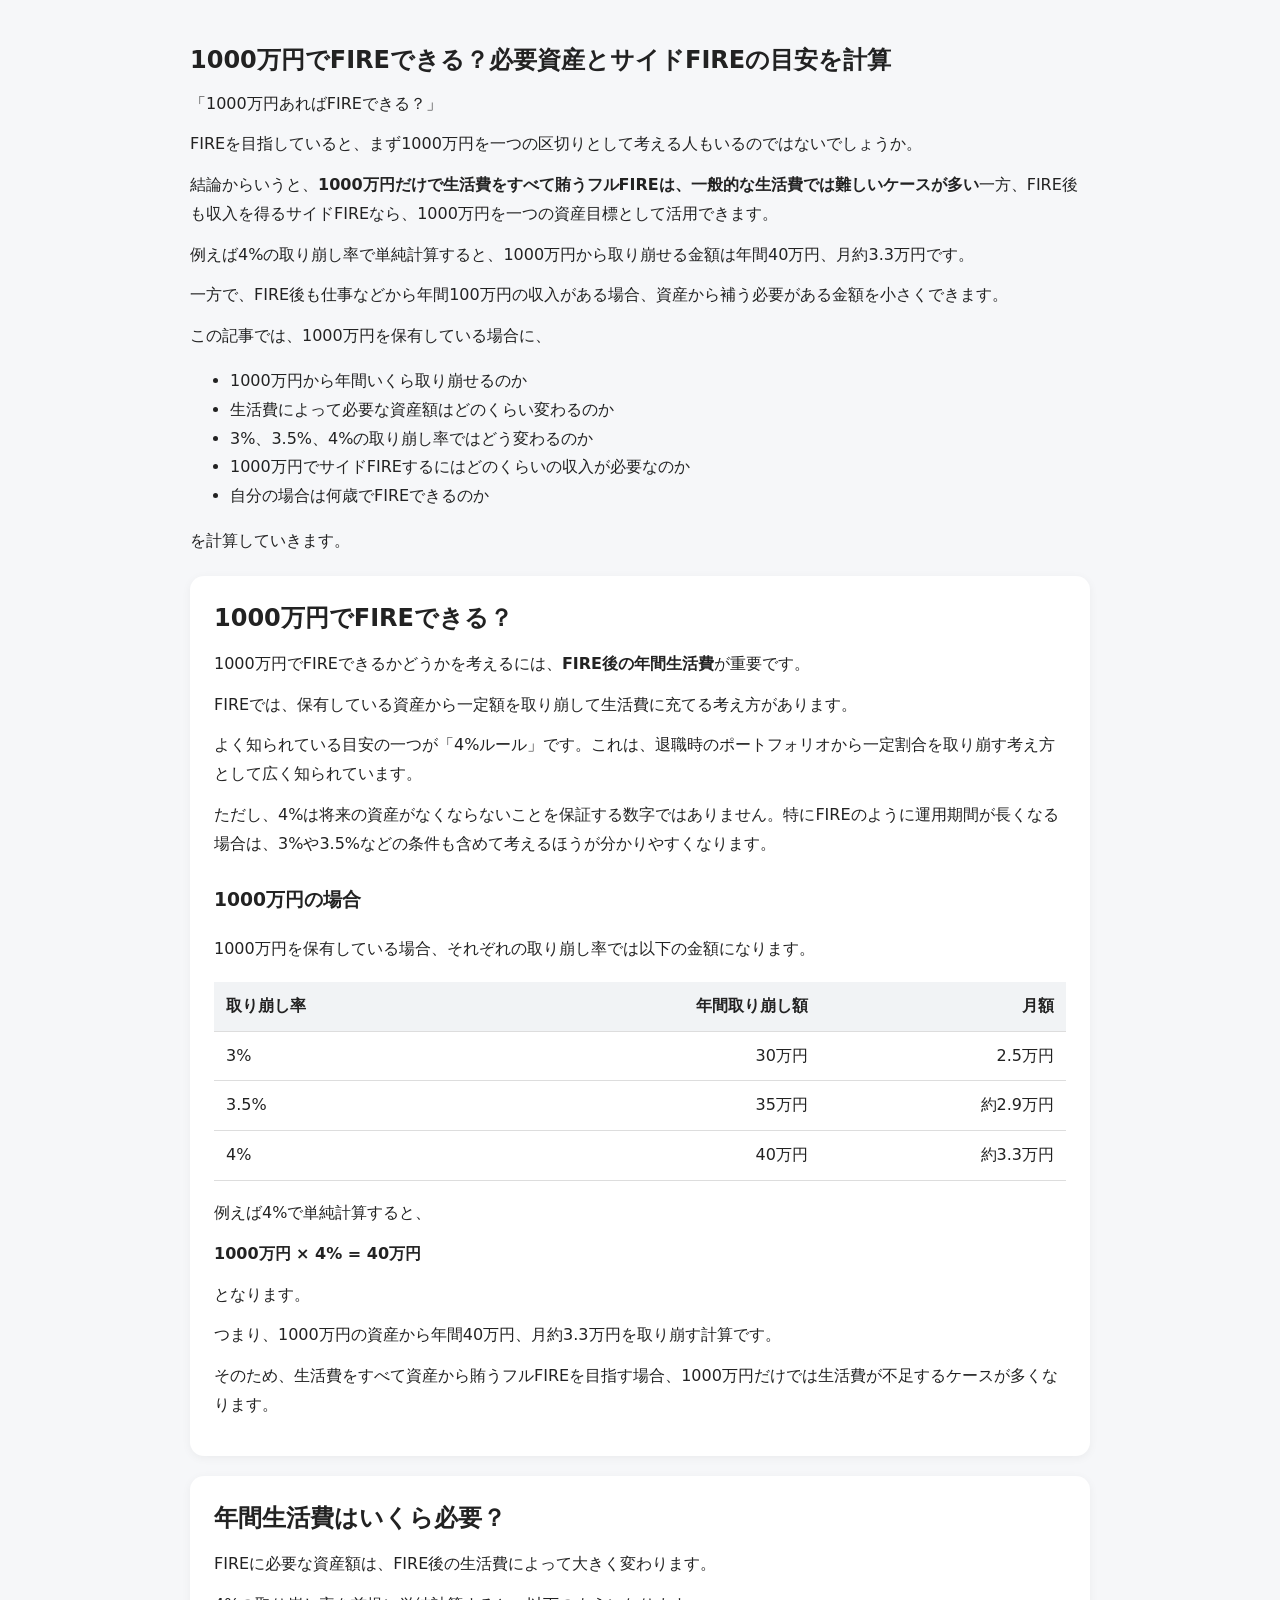
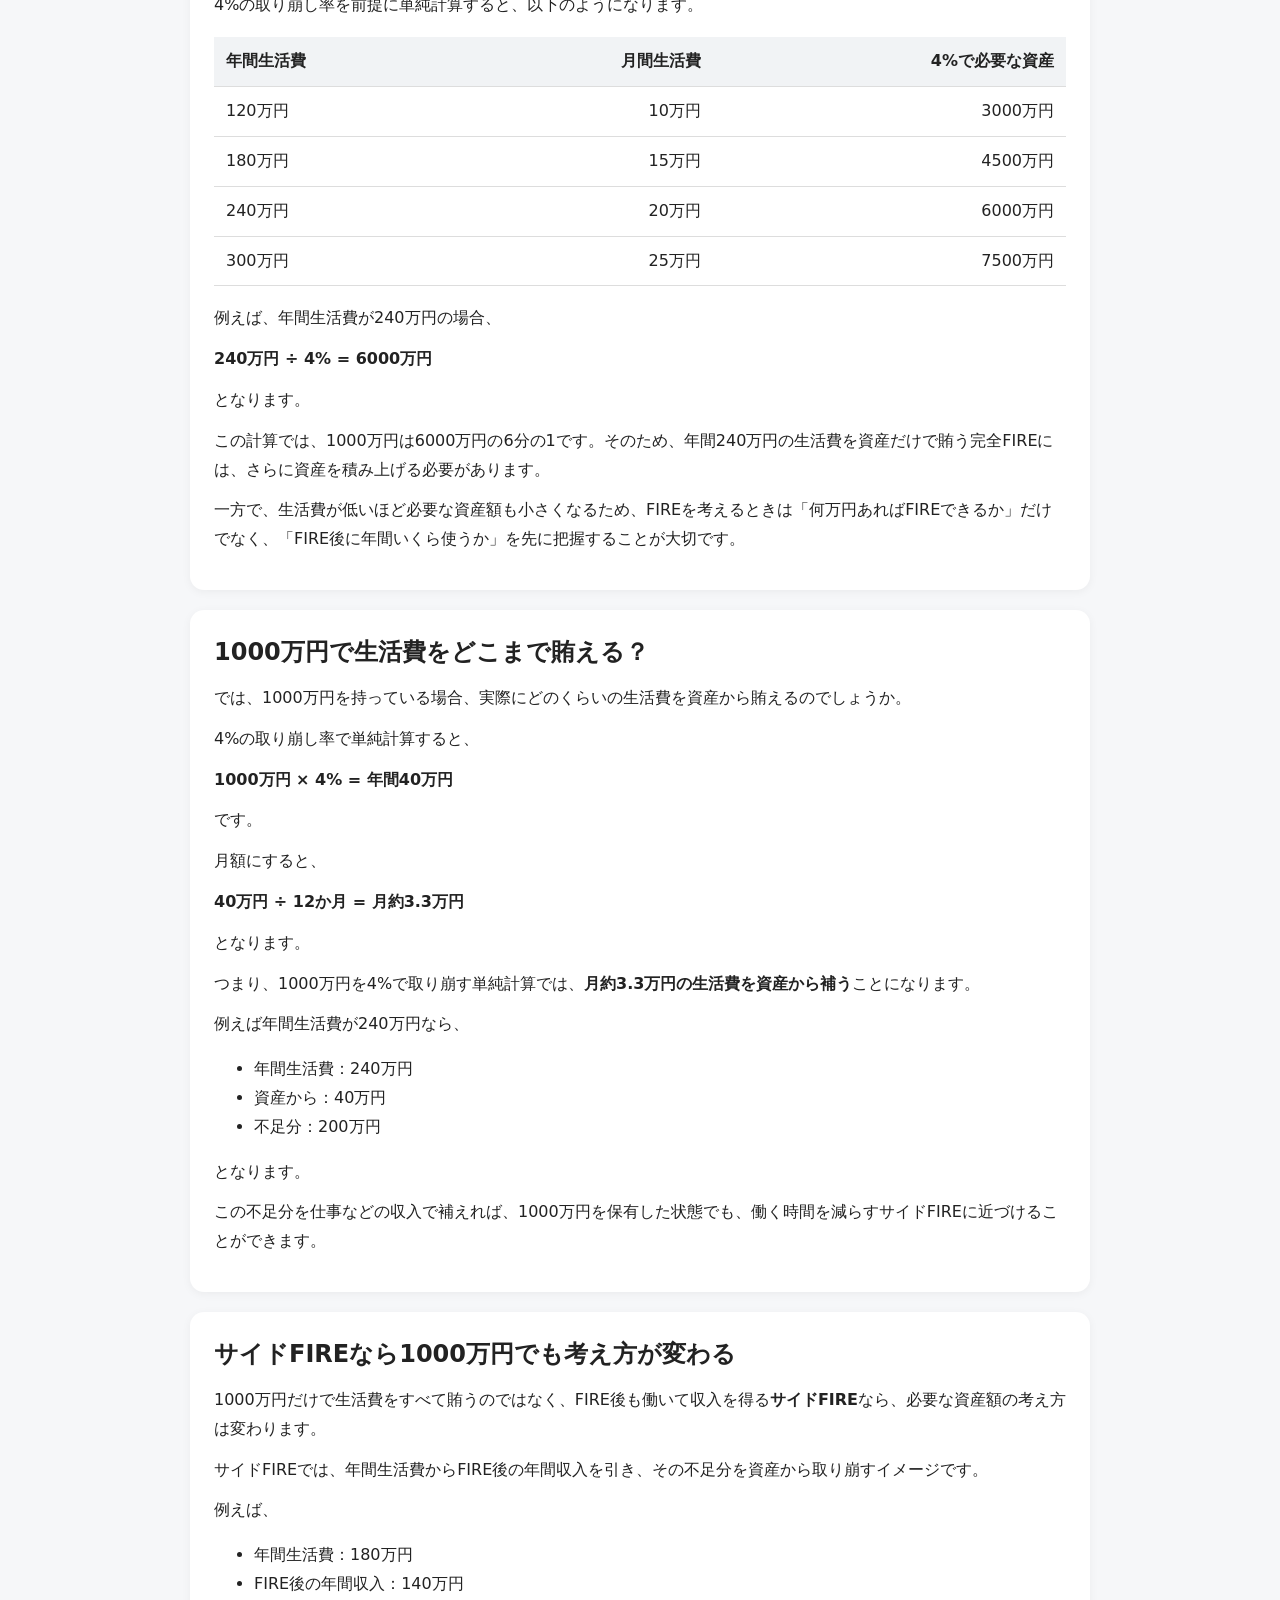
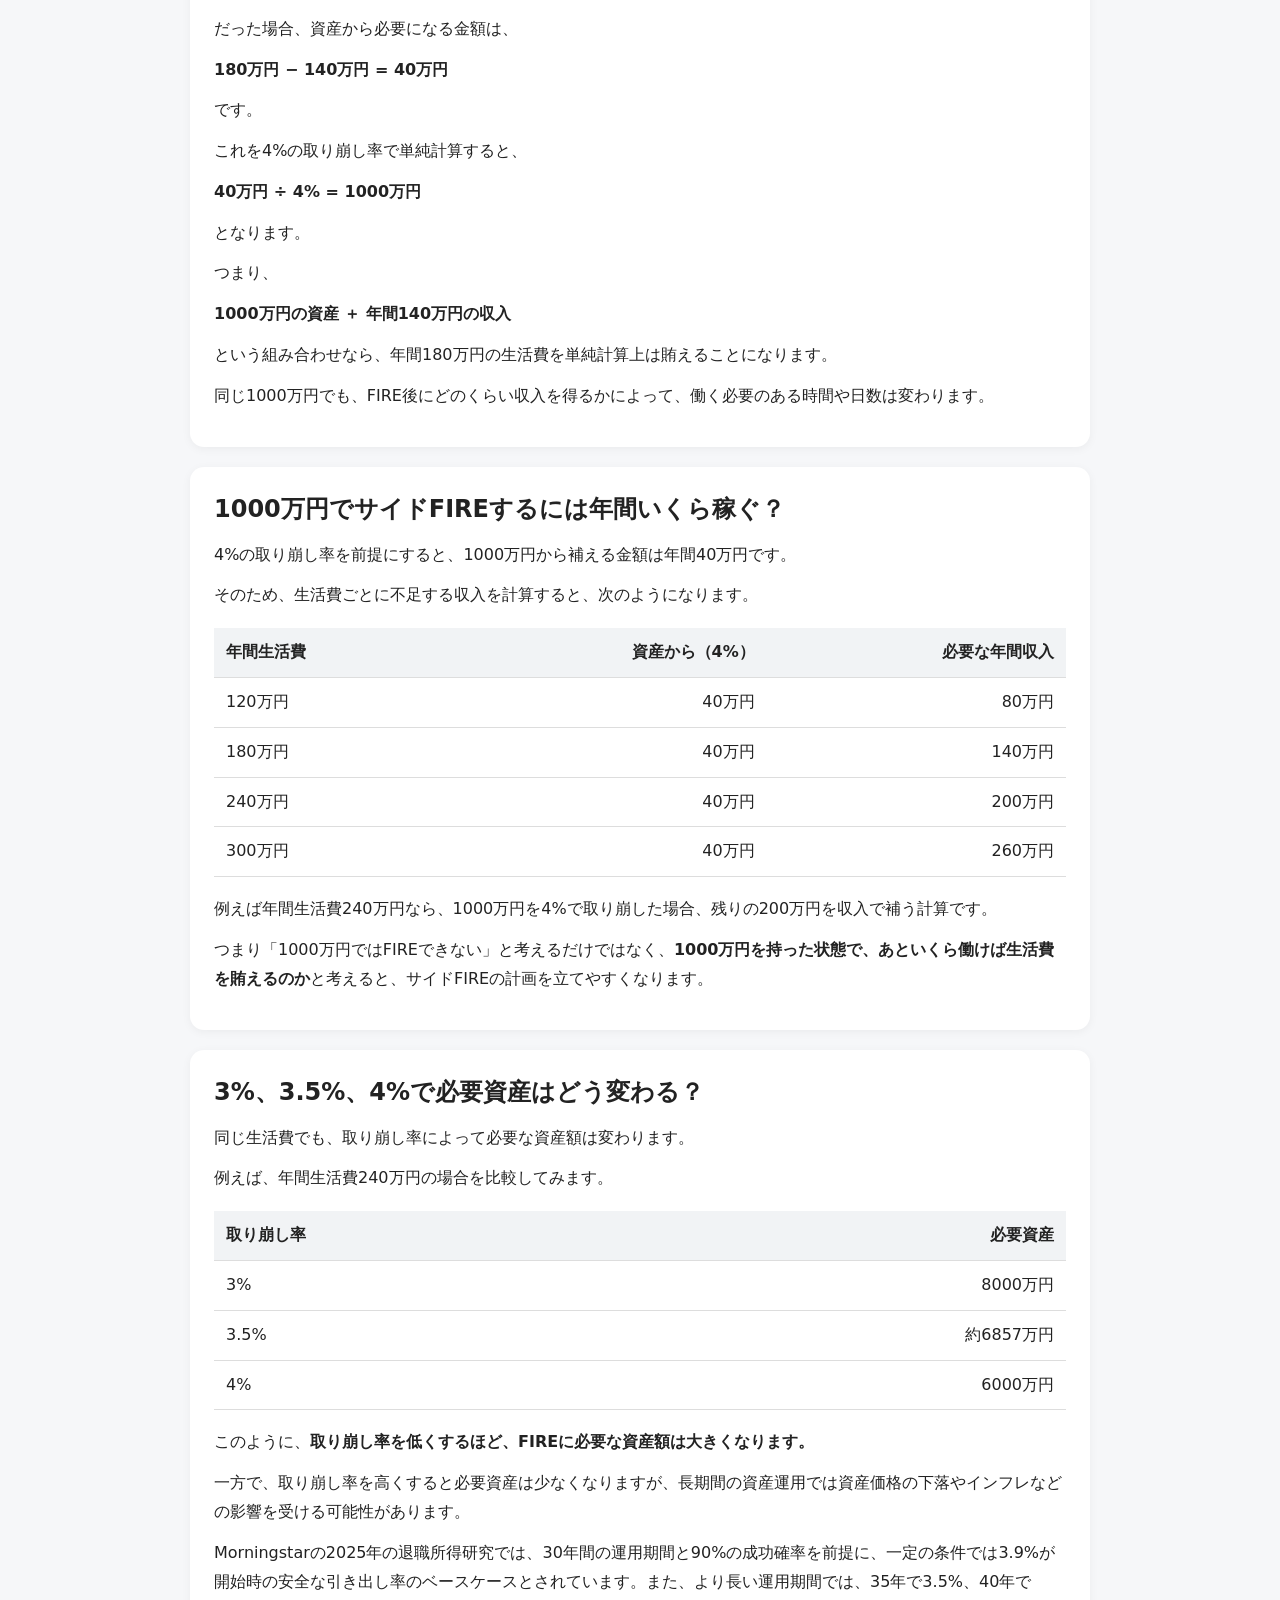
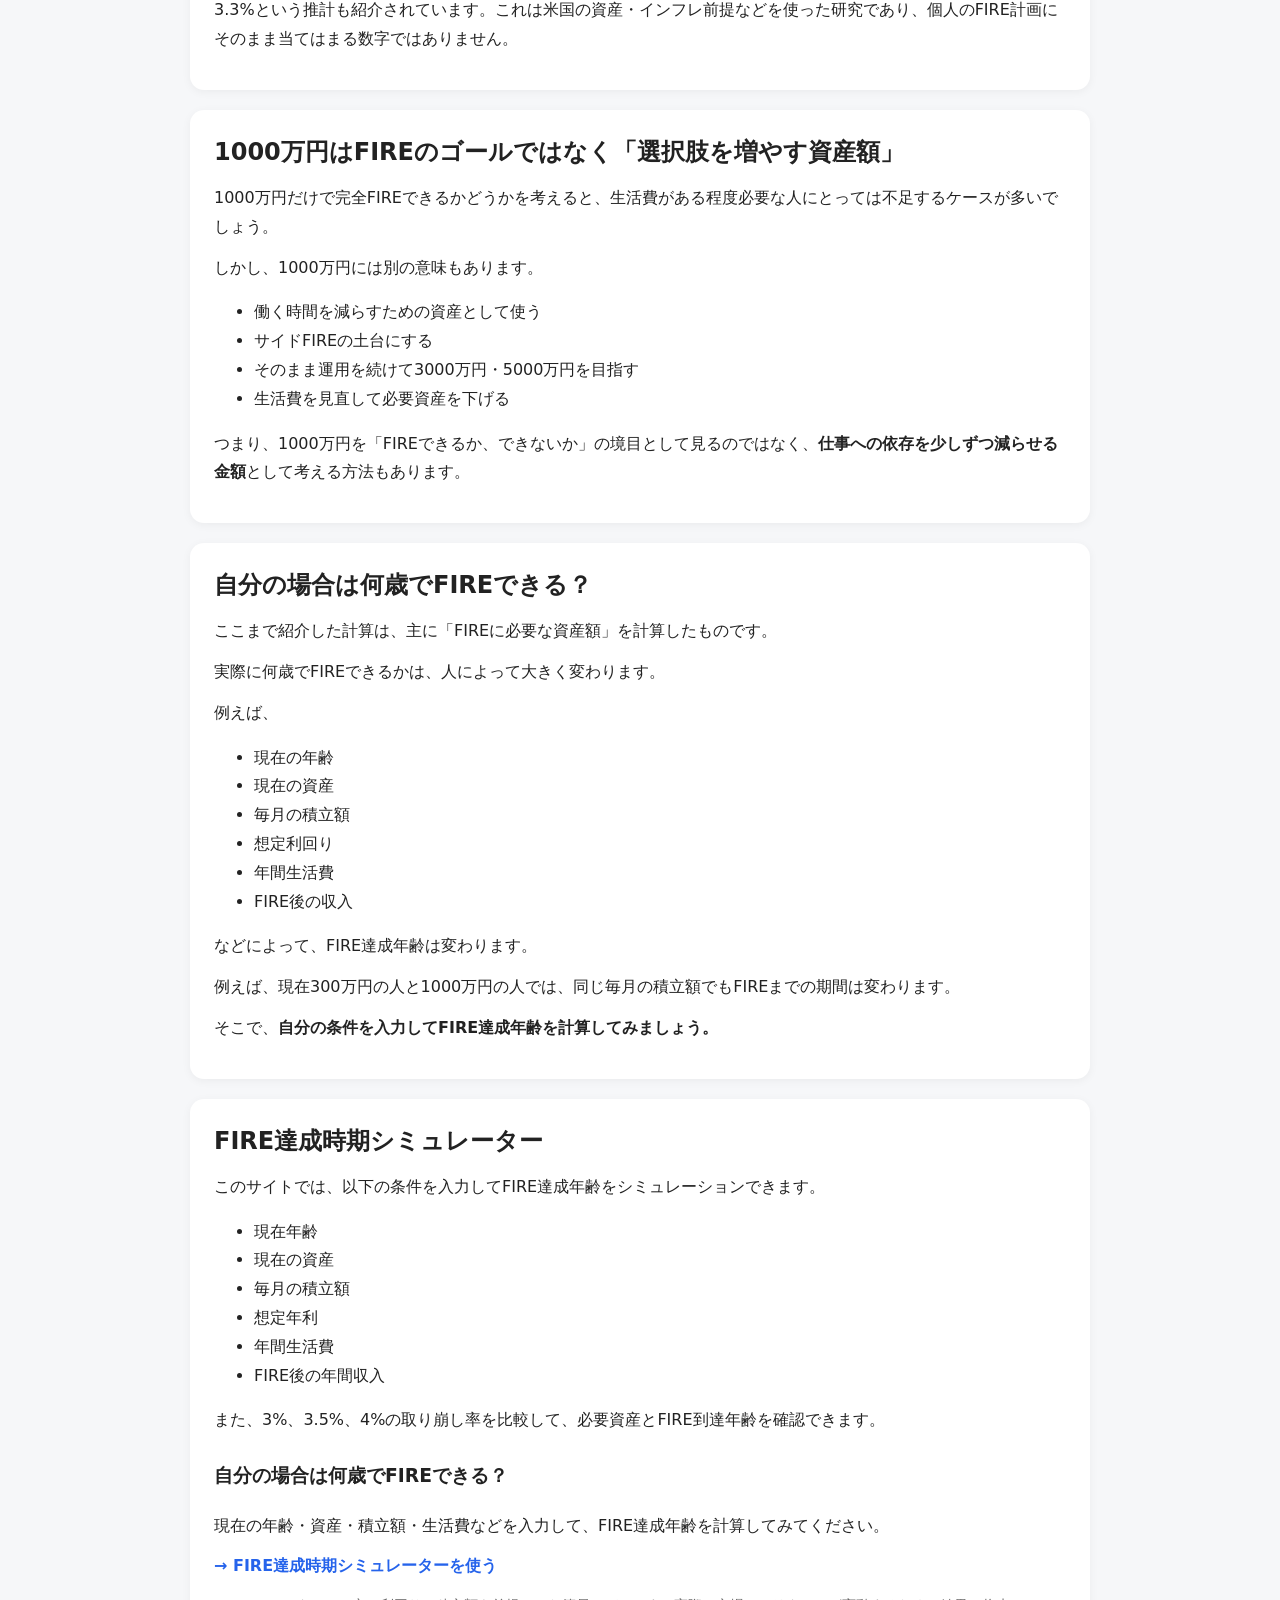
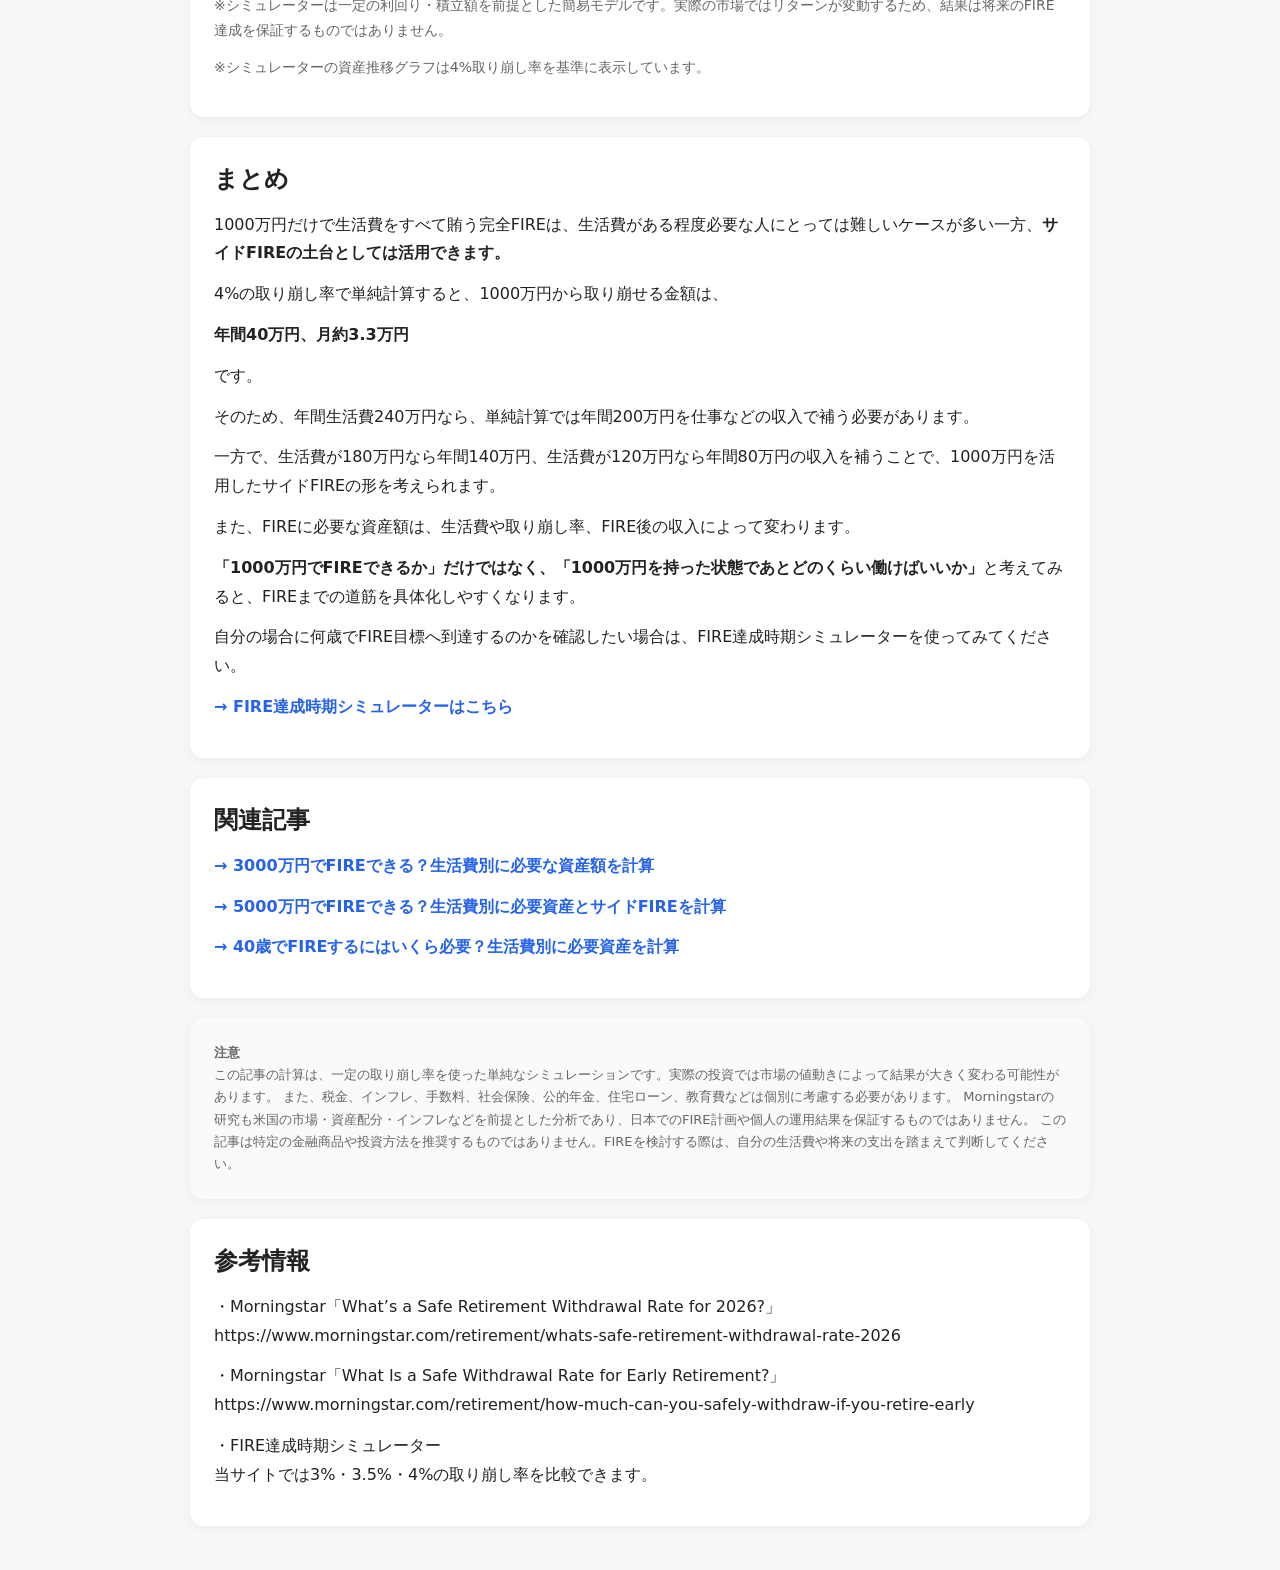
==== articles/fire-1000man/index.html @ 258d1efd "「1000万円でFIREできる？」の記事作成" ====
<!DOCTYPE html>
<html lang="ja">
<head>
<meta charset="utf-8">
<meta name="viewport" content="width=device-width,initial-scale=1">
<title>1000万円でFIREできる？必要資産とサイドFIREの目安を計算</title>
<meta name="description" content="1000万円でFIREできるのかを、生活費・3%、3.5%、4%の取り崩し率・サイドFIREのケースから計算。自分のFIRE達成年齢もシミュレーターで確認できます。">
<link rel="canonical" href="https://fire-life.github.io/articles/fire-1000man/">
<link rel="stylesheet" href="../../css/style.css">

<!-- Google tag (gtag.js) -->
<script async src="https://www.googletagmanager.com/gtag/js?id=G-NG20VCZBQ1"></script>
<script>
  window.dataLayer = window.dataLayer || [];
  function gtag(){dataLayer.push(arguments);}
  gtag('js', new Date());
  gtag('config', 'G-NG20VCZBQ1');
</script>

<!-- Clarity -->
<script>
  (function(c,l,a,r,i,t,y){
    c[a]=c[a]||function(){
      (c[a].q=c[a].q||[]).push(arguments)
    };
    t=l.createElement(r);
    t.async=1;
    t.src="https://www.clarity.ms/tag/"+i;
    y=l.getElementsByTagName(r)[0];
    y.parentNode.insertBefore(t,y);
  })(window, document, "clarity", "script", "yljt2ghzxx");
</script>

<!-- Article structured data -->
<script type="application/ld+json">
{
  "@context": "https://schema.org",
  "@type": "BlogPosting",
  "headline": "1000万円でFIREできる？必要資産とサイドFIREの目安を計算",
  "description": "1000万円でFIREできるのかを、年間生活費・取り崩し率・サイドFIREのケースから計算します。",
  "datePublished": "2026-09-22",
  "dateModified": "2026-09-22",
  "mainEntityOfPage": {
    "@type": "WebPage",
    "@id": "https://fire-life.github.io/articles/fire-1000man/"
  },
  "publisher": {
    "@type": "Organization",
    "name": "FIRE達成時期シミュレーター",
    "url": "https://fire-life.github.io/"
  }
}
</script>
</head>

<body>

<article class="article">

<div class="article-lead">
<h1>1000万円でFIREできる？必要資産とサイドFIREの目安を計算</h1>

<p>「1000万円あればFIREできる？」</p>

<p>FIREを目指していると、まず1000万円を一つの区切りとして考える人もいるのではないでしょうか。</p>

<p class="key-point">結論からいうと、<strong>1000万円だけで生活費をすべて賄うフルFIREは、一般的な生活費では難しいケースが多い</strong>一方、FIRE後も収入を得るサイドFIREなら、1000万円を一つの資産目標として活用できます。</p>

<p>例えば4%の取り崩し率で単純計算すると、1000万円から取り崩せる金額は年間40万円、月約3.3万円です。</p>

<p>一方で、FIRE後も仕事などから年間100万円の収入がある場合、資産から補う必要がある金額を小さくできます。</p>

<p>この記事では、1000万円を保有している場合に、</p>
<ul>
  <li>1000万円から年間いくら取り崩せるのか</li>
  <li>生活費によって必要な資産額はどのくらい変わるのか</li>
  <li>3%、3.5%、4%の取り崩し率ではどう変わるのか</li>
  <li>1000万円でサイドFIREするにはどのくらいの収入が必要なのか</li>
  <li>自分の場合は何歳でFIREできるのか</li>
</ul>
<p>を計算していきます。</p>
</div>

<section class="card article-section">
<h2>1000万円でFIREできる？</h2>

<p>1000万円でFIREできるかどうかを考えるには、<strong>FIRE後の年間生活費</strong>が重要です。</p>

<p>FIREでは、保有している資産から一定額を取り崩して生活費に充てる考え方があります。</p>

<p>よく知られている目安の一つが「4%ルール」です。これは、退職時のポートフォリオから一定割合を取り崩す考え方として広く知られています。</p>

<p>ただし、4%は将来の資産がなくならないことを保証する数字ではありません。特にFIREのように運用期間が長くなる場合は、3%や3.5%などの条件も含めて考えるほうが分かりやすくなります。</p>

<h3>1000万円の場合</h3>

<p>1000万円を保有している場合、それぞれの取り崩し率では以下の金額になります。</p>

<div class="table-wrap">
<table>
<thead>
<tr>
  <th>取り崩し率</th>
  <th>年間取り崩し額</th>
  <th>月額</th>
</tr>
</thead>
<tbody>
<tr>
  <td>3%</td>
  <td>30万円</td>
  <td>2.5万円</td>
</tr>
<tr>
  <td>3.5%</td>
  <td>35万円</td>
  <td>約2.9万円</td>
</tr>
<tr>
  <td>4%</td>
  <td>40万円</td>
  <td>約3.3万円</td>
</tr>
</tbody>
</table>
</div>

<p>例えば4%で単純計算すると、</p>
<p><strong>1000万円 × 4% = 40万円</strong></p>
<p>となります。</p>

<p>つまり、1000万円の資産から年間40万円、月約3.3万円を取り崩す計算です。</p>

<p>そのため、生活費をすべて資産から賄うフルFIREを目指す場合、1000万円だけでは生活費が不足するケースが多くなります。</p>
</section>

<section class="card article-section">
<h2>年間生活費はいくら必要？</h2>

<p>FIREに必要な資産額は、FIRE後の生活費によって大きく変わります。</p>

<p>4%の取り崩し率を前提に単純計算すると、以下のようになります。</p>

<div class="table-wrap">
<table>
<thead>
<tr>
  <th>年間生活費</th>
  <th>月間生活費</th>
  <th>4%で必要な資産</th>
</tr>
</thead>
<tbody>
<tr>
  <td>120万円</td>
  <td>10万円</td>
  <td>3000万円</td>
</tr>
<tr>
  <td>180万円</td>
  <td>15万円</td>
  <td>4500万円</td>
</tr>
<tr>
  <td>240万円</td>
  <td>20万円</td>
  <td>6000万円</td>
</tr>
<tr>
  <td>300万円</td>
  <td>25万円</td>
  <td>7500万円</td>
</tr>
</tbody>
</table>
</div>

<p>例えば、年間生活費が240万円の場合、</p>
<p><strong>240万円 ÷ 4% = 6000万円</strong></p>
<p>となります。</p>

<p>この計算では、1000万円は6000万円の6分の1です。そのため、年間240万円の生活費を資産だけで賄う完全FIREには、さらに資産を積み上げる必要があります。</p>

<p>一方で、生活費が低いほど必要な資産額も小さくなるため、FIREを考えるときは「何万円あればFIREできるか」だけでなく、「FIRE後に年間いくら使うか」を先に把握することが大切です。</p>
</section>

<section class="card article-section">
<h2>1000万円で生活費をどこまで賄える？</h2>

<p>では、1000万円を持っている場合、実際にどのくらいの生活費を資産から賄えるのでしょうか。</p>

<p>4%の取り崩し率で単純計算すると、</p>
<p><strong>1000万円 × 4% = 年間40万円</strong></p>
<p>です。</p>

<p>月額にすると、</p>
<p><strong>40万円 ÷ 12か月 = 月約3.3万円</strong></p>
<p>となります。</p>

<p>つまり、1000万円を4%で取り崩す単純計算では、<strong>月約3.3万円の生活費を資産から補う</strong>ことになります。</p>

<p>例えば年間生活費が240万円なら、</p>
<ul>
  <li>年間生活費：240万円</li>
  <li>資産から：40万円</li>
  <li>不足分：200万円</li>
</ul>

<p>となります。</p>

<p>この不足分を仕事などの収入で補えれば、1000万円を保有した状態でも、働く時間を減らすサイドFIREに近づけることができます。</p>
</section>

<section class="card article-section">
<h2>サイドFIREなら1000万円でも考え方が変わる</h2>

<p>1000万円だけで生活費をすべて賄うのではなく、FIRE後も働いて収入を得る<strong>サイドFIRE</strong>なら、必要な資産額の考え方は変わります。</p>

<p>サイドFIREでは、年間生活費からFIRE後の年間収入を引き、その不足分を資産から取り崩すイメージです。</p>

<p>例えば、</p>
<ul>
  <li>年間生活費：180万円</li>
  <li>FIRE後の年間収入：140万円</li>
</ul>

<p>だった場合、資産から必要になる金額は、</p>
<p><strong>180万円 − 140万円 = 40万円</strong></p>
<p>です。</p>

<p>これを4%の取り崩し率で単純計算すると、</p>
<p><strong>40万円 ÷ 4% = 1000万円</strong></p>
<p>となります。</p>

<p>つまり、</p>
<p><strong>1000万円の資産 ＋ 年間140万円の収入</strong></p>
<p>という組み合わせなら、年間180万円の生活費を単純計算上は賄えることになります。</p>

<p>同じ1000万円でも、FIRE後にどのくらい収入を得るかによって、働く必要のある時間や日数は変わります。</p>
</section>

<section class="card article-section">
<h2>1000万円でサイドFIREするには年間いくら稼ぐ？</h2>

<p>4%の取り崩し率を前提にすると、1000万円から補える金額は年間40万円です。</p>

<p>そのため、生活費ごとに不足する収入を計算すると、次のようになります。</p>

<div class="table-wrap">
<table>
<thead>
<tr>
  <th>年間生活費</th>
  <th>資産から（4%）</th>
  <th>必要な年間収入</th>
</tr>
</thead>
<tbody>
<tr>
  <td>120万円</td>
  <td>40万円</td>
  <td>80万円</td>
</tr>
<tr>
  <td>180万円</td>
  <td>40万円</td>
  <td>140万円</td>
</tr>
<tr>
  <td>240万円</td>
  <td>40万円</td>
  <td>200万円</td>
</tr>
<tr>
  <td>300万円</td>
  <td>40万円</td>
  <td>260万円</td>
</tr>
</tbody>
</table>
</div>

<p>例えば年間生活費240万円なら、1000万円を4%で取り崩した場合、残りの200万円を収入で補う計算です。</p>

<p>つまり「1000万円ではFIREできない」と考えるだけではなく、<strong>1000万円を持った状態で、あといくら働けば生活費を賄えるのか</strong>と考えると、サイドFIREの計画を立てやすくなります。</p>
</section>

<section class="card article-section">
<h2>3%、3.5%、4%で必要資産はどう変わる？</h2>

<p>同じ生活費でも、取り崩し率によって必要な資産額は変わります。</p>

<p>例えば、年間生活費240万円の場合を比較してみます。</p>

<div class="table-wrap">
<table>
<thead>
<tr>
  <th>取り崩し率</th>
  <th>必要資産</th>
</tr>
</thead>
<tbody>
<tr>
  <td>3%</td>
  <td>8000万円</td>
</tr>
<tr>
  <td>3.5%</td>
  <td>約6857万円</td>
</tr>
<tr>
  <td>4%</td>
  <td>6000万円</td>
</tr>
</tbody>
</table>
</div>

<p>このように、<strong>取り崩し率を低くするほど、FIREに必要な資産額は大きくなります。</strong></p>

<p>一方で、取り崩し率を高くすると必要資産は少なくなりますが、長期間の資産運用では資産価格の下落やインフレなどの影響を受ける可能性があります。</p>

<p>Morningstarの2025年の退職所得研究では、30年間の運用期間と90%の成功確率を前提に、一定の条件では3.9%が開始時の安全な引き出し率のベースケースとされています。また、より長い運用期間では、35年で3.5%、40年で3.3%という推計も紹介されています。これは米国の資産・インフレ前提などを使った研究であり、個人のFIRE計画にそのまま当てはまる数字ではありません。</p>
</section>

<section class="card article-section">
<h2>1000万円はFIREのゴールではなく「選択肢を増やす資産額」</h2>

<p>1000万円だけで完全FIREできるかどうかを考えると、生活費がある程度必要な人にとっては不足するケースが多いでしょう。</p>

<p>しかし、1000万円には別の意味もあります。</p>
<ul>
  <li>働く時間を減らすための資産として使う</li>
  <li>サイドFIREの土台にする</li>
  <li>そのまま運用を続けて3000万円・5000万円を目指す</li>
  <li>生活費を見直して必要資産を下げる</li>
</ul>

<p>つまり、1000万円を「FIREできるか、できないか」の境目として見るのではなく、<strong>仕事への依存を少しずつ減らせる金額</strong>として考える方法もあります。</p>
</section>

<section class="card article-section">
<h2>自分の場合は何歳でFIREできる？</h2>

<p>ここまで紹介した計算は、主に「FIREに必要な資産額」を計算したものです。</p>

<p>実際に何歳でFIREできるかは、人によって大きく変わります。</p>

<p>例えば、</p>
<ul>
  <li>現在の年齢</li>
  <li>現在の資産</li>
  <li>毎月の積立額</li>
  <li>想定利回り</li>
  <li>年間生活費</li>
  <li>FIRE後の収入</li>
</ul>

<p>などによって、FIRE達成年齢は変わります。</p>

<p>例えば、現在300万円の人と1000万円の人では、同じ毎月の積立額でもFIREまでの期間は変わります。</p>

<p>そこで、<strong>自分の条件を入力してFIRE達成年齢を計算してみましょう。</strong></p>
</section>

<section class="card article-section">
<h2>FIRE達成時期シミュレーター</h2>

<p>このサイトでは、以下の条件を入力してFIRE達成年齢をシミュレーションできます。</p>

<ul>
  <li>現在年齢</li>
  <li>現在の資産</li>
  <li>毎月の積立額</li>
  <li>想定年利</li>
  <li>年間生活費</li>
  <li>FIRE後の年間収入</li>
</ul>

<p>また、3%、3.5%、4%の取り崩し率を比較して、必要資産とFIRE到達年齢を確認できます。</p>

<div class="cta-card">
<h3>自分の場合は何歳でFIREできる？</h3>
<p>現在の年齢・資産・積立額・生活費などを入力して、FIRE達成年齢を計算してみてください。</p>
<p><a href="../../index.html">→ FIRE達成時期シミュレーターを使う</a></p>
</div>

<p class="note">※シミュレーターは一定の利回り・積立額を前提とした簡易モデルです。実際の市場ではリターンが変動するため、結果は将来のFIRE達成を保証するものではありません。</p>
<p class="note">※シミュレーターの資産推移グラフは4%取り崩し率を基準に表示しています。</p>
</section>

<section class="card article-section">
<h2>まとめ</h2>

<p class="key-point">1000万円だけで生活費をすべて賄う完全FIREは、生活費がある程度必要な人にとっては難しいケースが多い一方、<strong>サイドFIREの土台としては活用できます。</strong></p>

<p>4%の取り崩し率で単純計算すると、1000万円から取り崩せる金額は、</p>
<p><strong>年間40万円、月約3.3万円</strong></p>
<p>です。</p>

<p>そのため、年間生活費240万円なら、単純計算では年間200万円を仕事などの収入で補う必要があります。</p>

<p>一方で、生活費が180万円なら年間140万円、生活費が120万円なら年間80万円の収入を補うことで、1000万円を活用したサイドFIREの形を考えられます。</p>

<p>また、FIREに必要な資産額は、生活費や取り崩し率、FIRE後の収入によって変わります。</p>

<p><strong>「1000万円でFIREできるか」だけではなく、「1000万円を持った状態であとどのくらい働けばいいか」</strong>と考えてみると、FIREまでの道筋を具体化しやすくなります。</p>

<p>自分の場合に何歳でFIRE目標へ到達するのかを確認したい場合は、FIRE達成時期シミュレーターを使ってみてください。</p>
<p><a href="../../index.html">→ FIRE達成時期シミュレーターはこちら</a></p>
</section>

<section class="card article-section">
<h2>関連記事</h2>
<p><a href="../fire-3000man/">→ 3000万円でFIREできる？生活費別に必要な資産額を計算</a></p>
<p><a href="../fire-5000man/">→ 5000万円でFIREできる？生活費別に必要資産とサイドFIREを計算</a></p>
<p><a href="../fire-40/">→ 40歳でFIREするにはいくら必要？生活費別に必要資産を計算</a></p>
</section>

<section class="card warn">
<strong>注意</strong><br>
この記事の計算は、一定の取り崩し率を使った単純なシミュレーションです。実際の投資では市場の値動きによって結果が大きく変わる可能性があります。

また、税金、インフレ、手数料、社会保険、公的年金、住宅ローン、教育費などは個別に考慮する必要があります。

Morningstarの研究も米国の市場・資産配分・インフレなどを前提とした分析であり、日本でのFIRE計画や個人の運用結果を保証するものではありません。

この記事は特定の金融商品や投資方法を推奨するものではありません。FIREを検討する際は、自分の生活費や将来の支出を踏まえて判断してください。
</section>

<section class="card article-section">
<h2>参考情報</h2>
<p>・Morningstar「What’s a Safe Retirement Withdrawal Rate for 2026?」<br>https://www.morningstar.com/retirement/whats-safe-retirement-withdrawal-rate-2026</p>
<p>・Morningstar「What Is a Safe Withdrawal Rate for Early Retirement?」<br>https://www.morningstar.com/retirement/how-much-can-you-safely-withdraw-if-you-retire-early</p>
<p>・FIRE達成時期シミュレーター<br>当サイトでは3%・3.5%・4%の取り崩し率を比較できます。</p>
</section>

</article>
</body>
</html>
---- css/style.css ----
body {
    font-family: system-ui, -apple-system, "Segoe UI", sans-serif;
    max-width: 900px;
    margin: 0 auto;
    padding: 24px;
    background: #f6f7f9;
    color: #222;
    line-height: 1.8;
}

h1 {
    margin-bottom: 12px;
    line-height: 1.4;
}

h2 {
    margin-top: 0;
    margin-bottom: 14px;
    line-height: 1.5;
}

h3 {
    margin-top: 24px;
}

p {
    margin: 12px 0;
}

.note {
    color: #666;
    font-size: 14px;
}

/* ====================
   カード
==================== */

.card {
    background: #fff;
    border-radius: 14px;
    padding: 24px;
    margin: 20px 0;
    box-shadow: 0 2px 10px #0000000d;
}

/* ====================
   重要ポイント
==================== */

.highlight {
    background: #f1f5f9;
    border-left: 4px solid #222;
    border-radius: 8px;
    padding: 16px 18px;
    margin: 20px 0;
}

.highlight strong {
    font-size: 1.1rem;
}

/* ====================
   リンク
==================== */

a {
    color: #2563eb;
    font-weight: 600;
    text-decoration: none;
}

a:hover {
    text-decoration: underline;
}

/* ====================
   グリッド
==================== */

.grid {
    display: grid;
    grid-template-columns: repeat(auto-fit, minmax(210px, 1fr));
    gap: 14px;
}

/* ====================
   入力フォーム
==================== */

label {
    font-size: 14px;
    color: #555;
}

input {
    width: 100%;
    box-sizing: border-box;
    padding: 10px;
    margin-top: 5px;
    border: 1px solid #ccc;
    border-radius: 8px;
    font-size: 16px;
}

/* ====================
   ボタン
==================== */

button {
    padding: 12px 20px;
    border: 0;
    border-radius: 9px;
    background: #222;
    color: #fff;
    font-size: 16px;
    cursor: pointer;
    margin-top: 16px;
}

button:hover {
    opacity: 0.85;
}

/* ====================
   シミュレーター結果
==================== */

.results {
    display: grid;
    grid-template-columns: repeat(3, 1fr);
    gap: 10px;
}

.result {
    padding: 15px;
    background: #f1f3f5;
    border-radius: 10px;
}

.big {
    font-size: 24px;
    font-weight: 700;
}

/* ====================
   表
==================== */

table {
    width: 100%;
    border-collapse: collapse;
    margin: 18px 0;
    background: #fff;
}

th,
td {
    padding: 10px 12px;
    border-bottom: 1px solid #ddd;
    text-align: right;
}

th {
    background: #f1f3f5;
    font-weight: 600;
}

th:first-child,
td:first-child {
    text-align: left;
}

/* ====================
   グラフ
==================== */

.chart-wrap {
    width: 100%;
    overflow: hidden;
}

canvas {
    display: block;
    width: 100%;
    height: 360px;
    border: 1px solid #eee;
    border-radius: 10px;
    box-sizing: border-box;
}

.chart-note {
    margin-top: 10px;
    font-size: 13px;
    color: #666;
}

/* ====================
   注意事項
==================== */

.warn {
    font-size: 13px;
    color: #666;
    line-height: 1.7;
    background: #fafafa;
}

/* ====================
   スマホ
==================== */

@media(max-width:650px) {

    body {
        padding: 14px;
        font-size: 15px;
    }

    h1 {
        font-size: 1.7rem;
    }

    h2 {
        font-size: 1.35rem;
    }

    .card {
        padding: 18px;
        margin: 14px 0;
    }

    .results {
        grid-template-columns: 1fr;
    }

    table {
        font-size: 14px;
    }

    th,
    td {
        padding: 8px;
    }

    /* グラフをスマホでは少し縦長にする */
    canvas {
        height: 380px;
    }
}
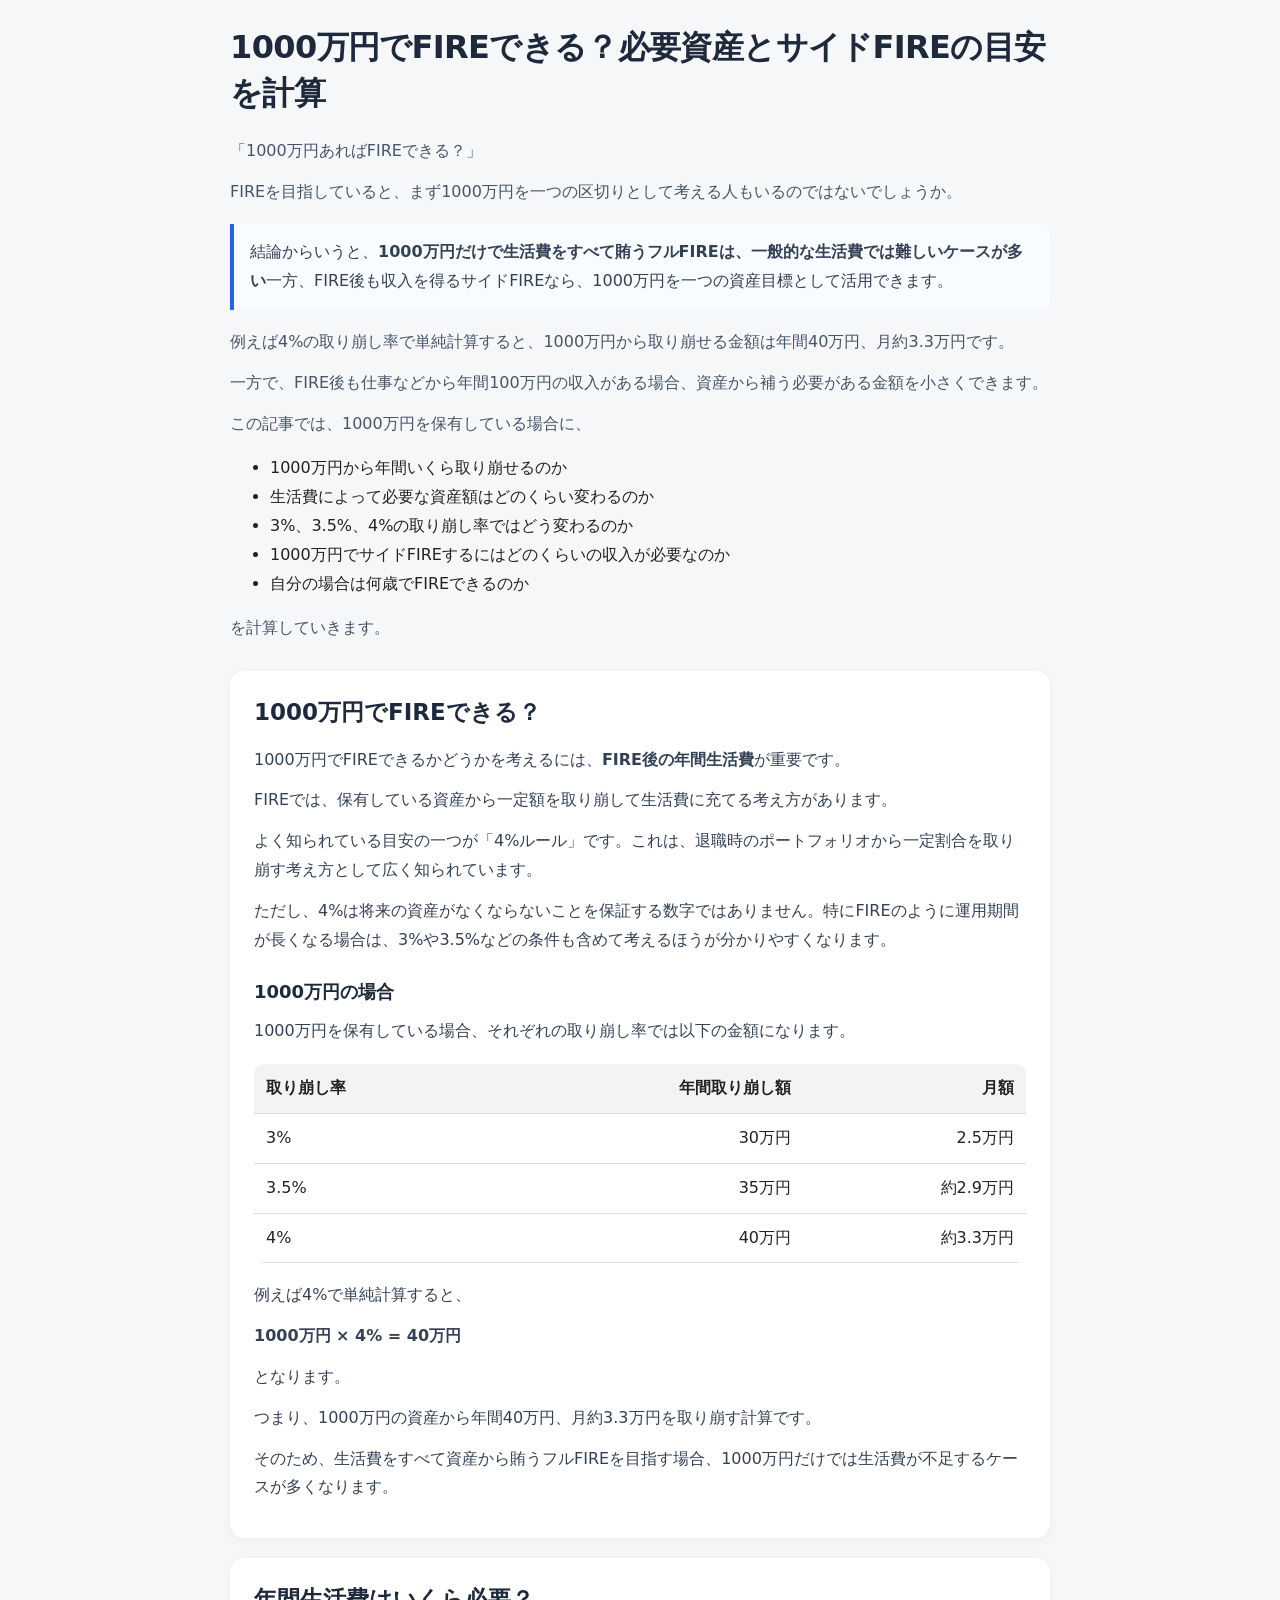
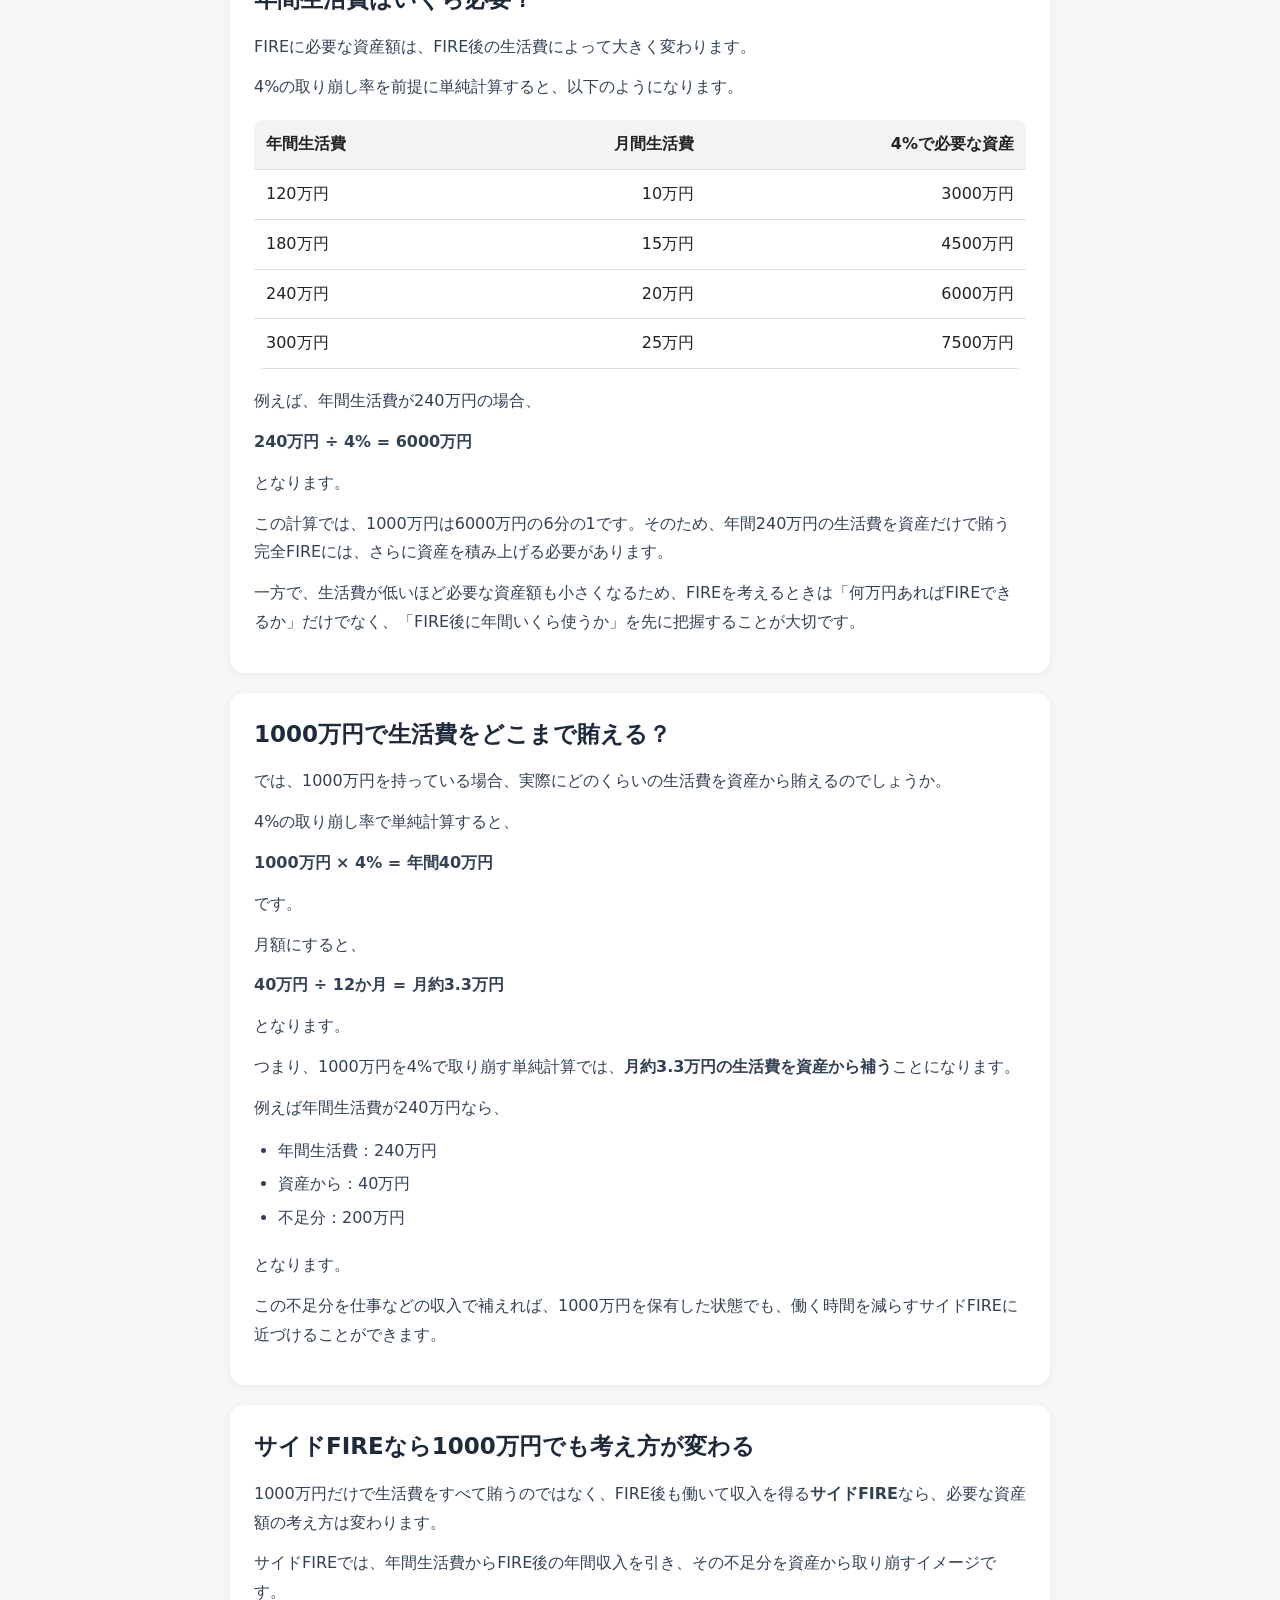
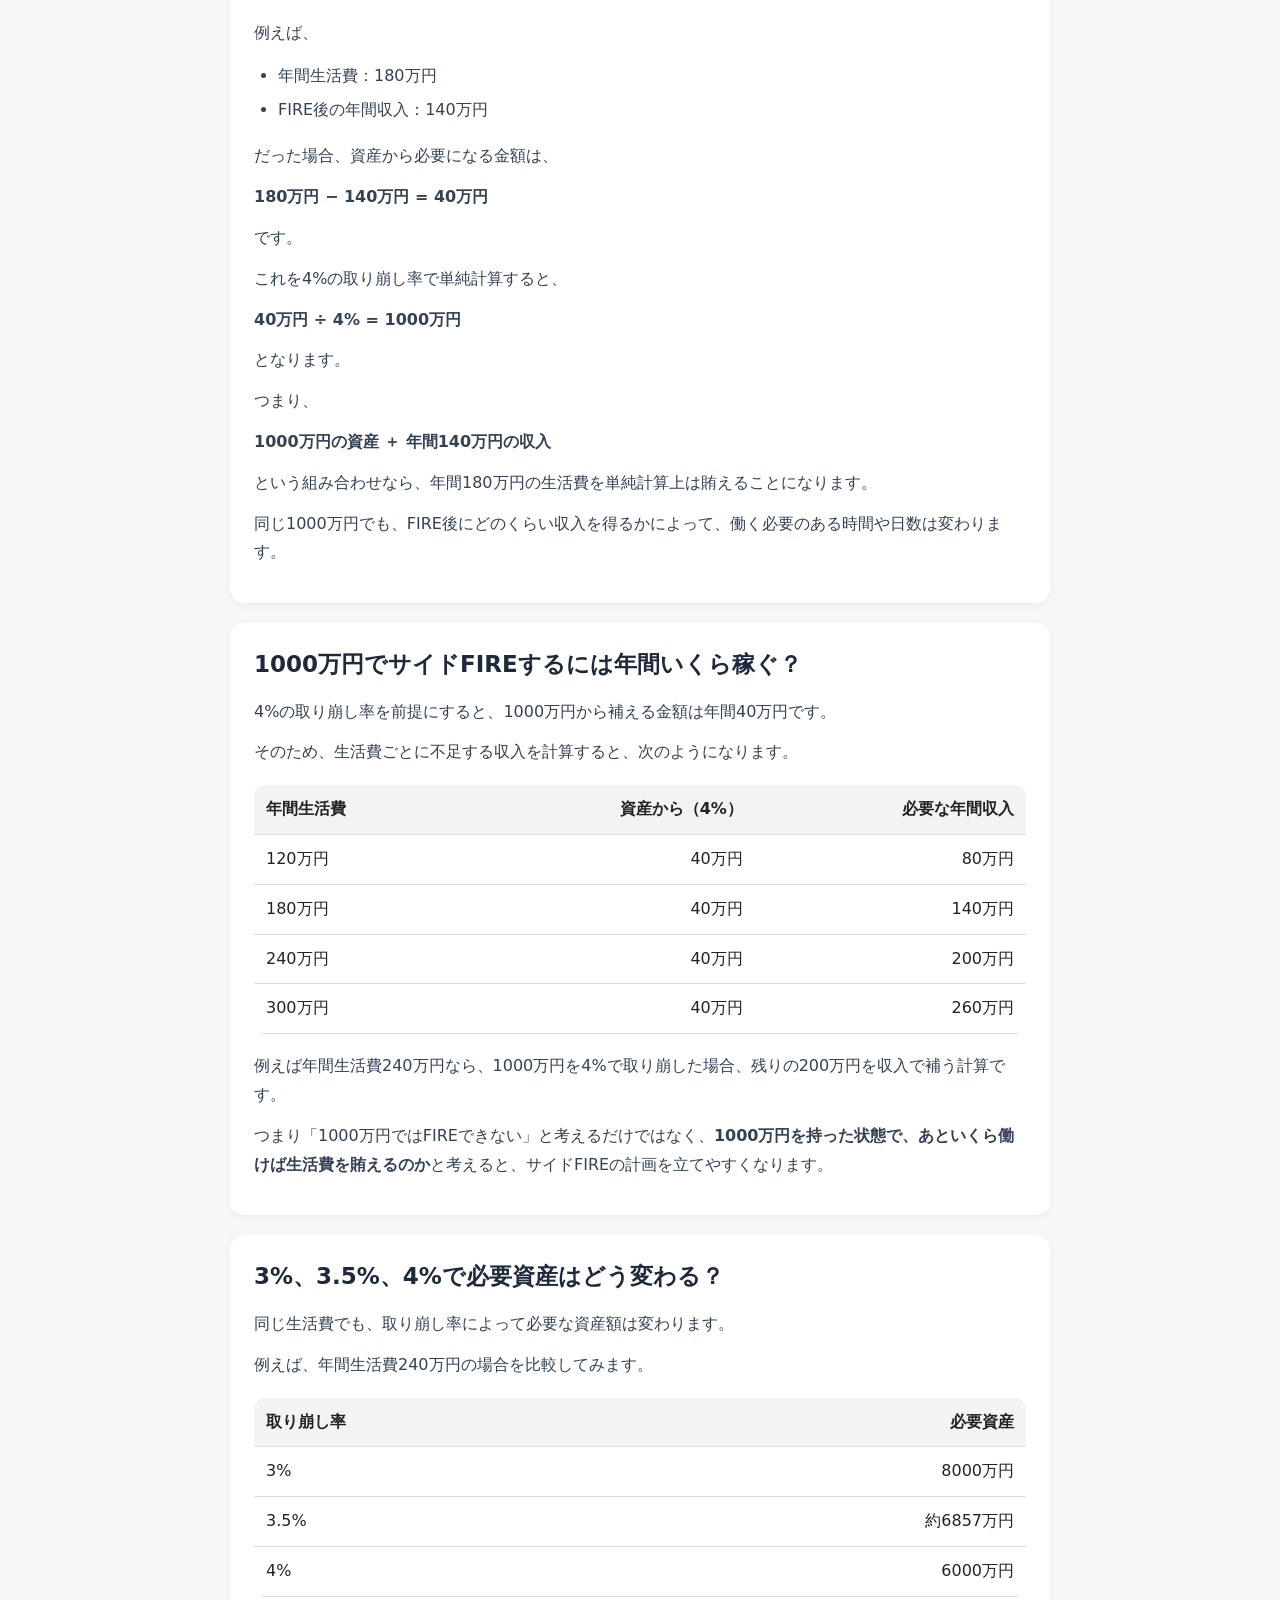
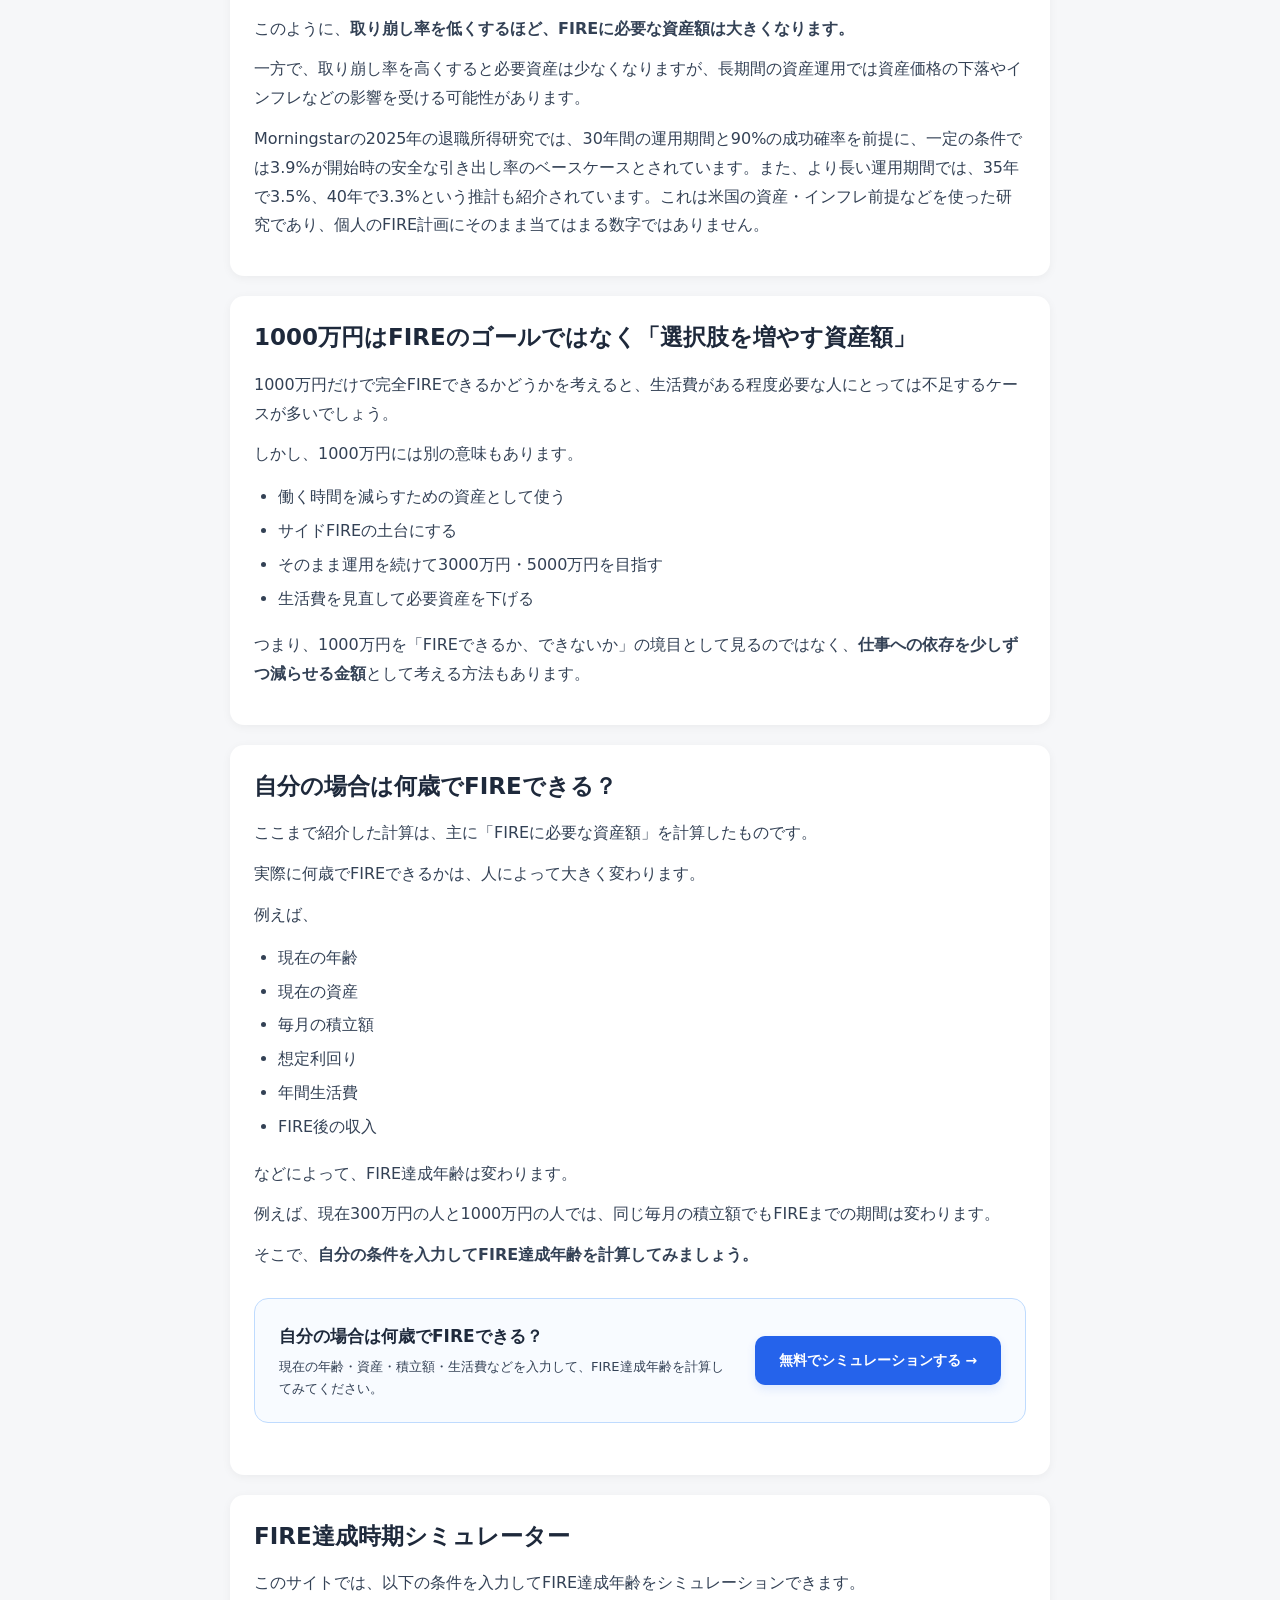
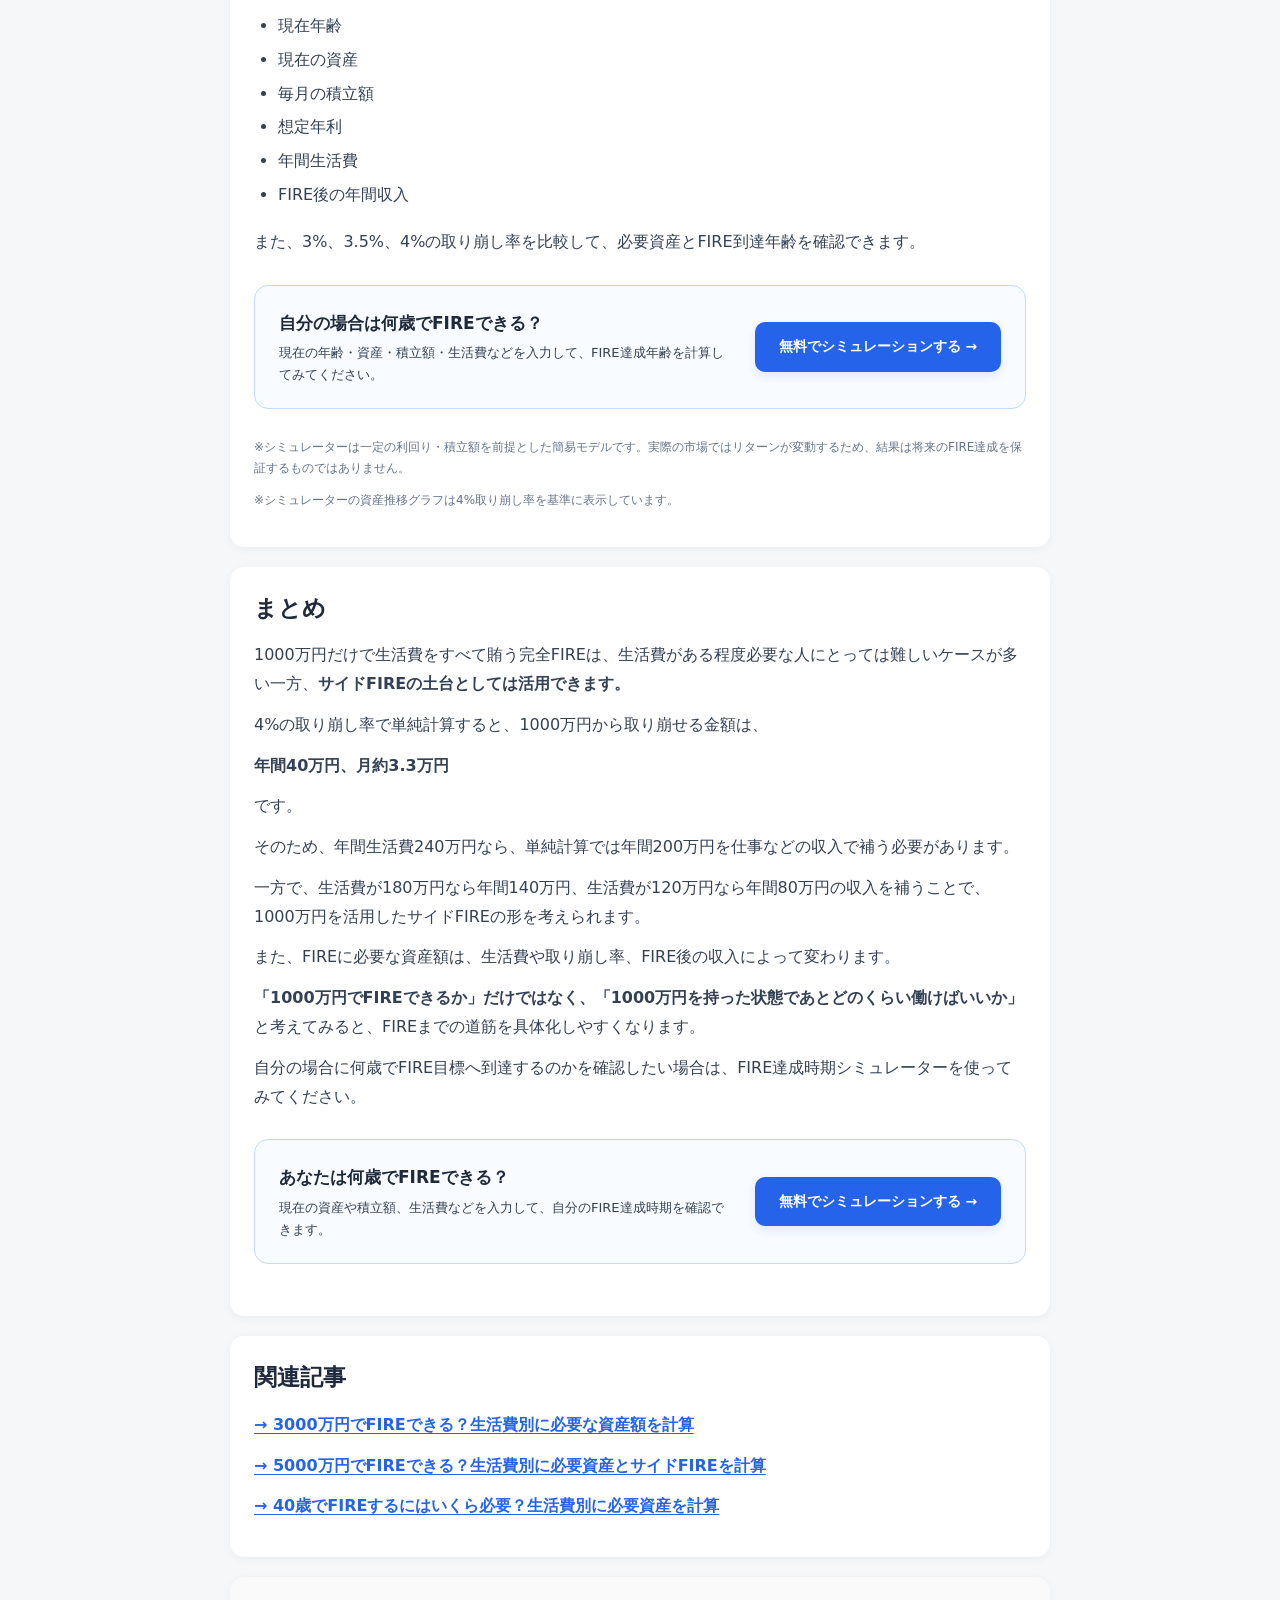
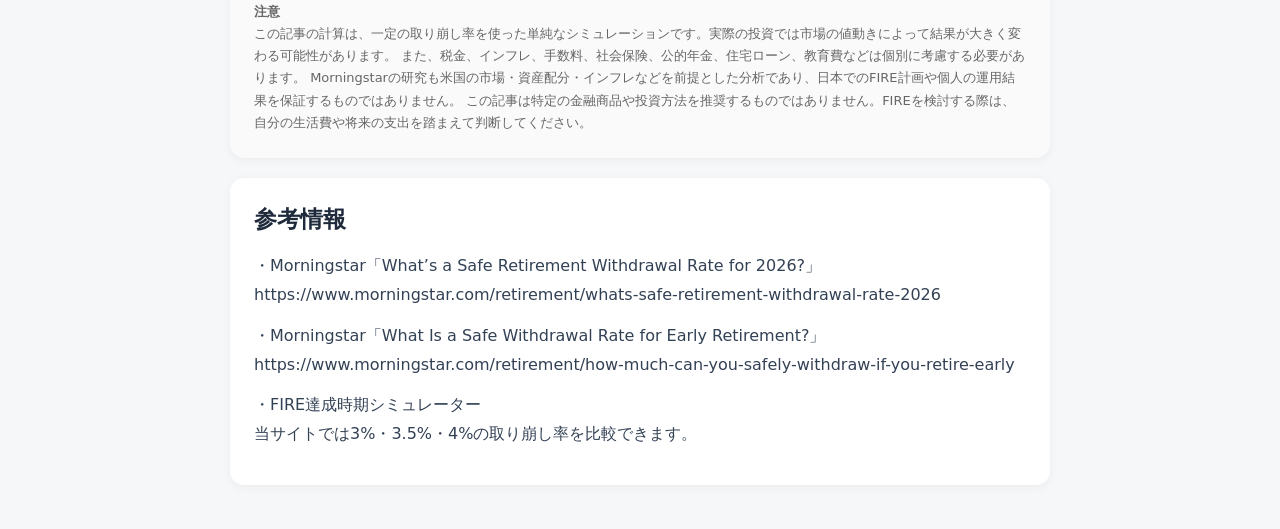
==== commit a5ce4a50: "テンプレートにそって修正" ====
--- a/articles/fire-1000man/index.html
+++ b/articles/fire-1000man/index.html
@@ -3,9 +3,19 @@
 <head>
 <meta charset="utf-8">
 <meta name="viewport" content="width=device-width,initial-scale=1">
+
 <title>1000万円でFIREできる？必要資産とサイドFIREの目安を計算</title>
-<meta name="description" content="1000万円でFIREできるのかを、生活費・3%、3.5%、4%の取り崩し率・サイドFIREのケースから計算。自分のFIRE達成年齢もシミュレーターで確認できます。">
-<link rel="canonical" href="https://fire-life.github.io/articles/fire-1000man/">
+
+<meta
+  name="description"
+  content="1000万円でFIREできるのかを、生活費・3%、3.5%、4%の取り崩し率・サイドFIREのケースから計算。自分のFIRE達成年齢もシミュレーターで確認できます。"
+>
+
+<link
+  rel="canonical"
+  href="https://fire-life.github.io/articles/fire-1000man/"
+>
+
 <link rel="stylesheet" href="../../css/style.css">
 
 <!-- Google tag (gtag.js) -->
@@ -57,385 +67,482 @@
 
 <article class="article">
 
-<div class="article-lead">
-<h1>1000万円でFIREできる？必要資産とサイドFIREの目安を計算</h1>
-
-<p>「1000万円あればFIREできる？」</p>
-
-<p>FIREを目指していると、まず1000万円を一つの区切りとして考える人もいるのではないでしょうか。</p>
-
-<p class="key-point">結論からいうと、<strong>1000万円だけで生活費をすべて賄うフルFIREは、一般的な生活費では難しいケースが多い</strong>一方、FIRE後も収入を得るサイドFIREなら、1000万円を一つの資産目標として活用できます。</p>
-
-<p>例えば4%の取り崩し率で単純計算すると、1000万円から取り崩せる金額は年間40万円、月約3.3万円です。</p>
-
-<p>一方で、FIRE後も仕事などから年間100万円の収入がある場合、資産から補う必要がある金額を小さくできます。</p>
-
-<p>この記事では、1000万円を保有している場合に、</p>
-<ul>
-  <li>1000万円から年間いくら取り崩せるのか</li>
-  <li>生活費によって必要な資産額はどのくらい変わるのか</li>
-  <li>3%、3.5%、4%の取り崩し率ではどう変わるのか</li>
-  <li>1000万円でサイドFIREするにはどのくらいの収入が必要なのか</li>
-  <li>自分の場合は何歳でFIREできるのか</li>
-</ul>
-<p>を計算していきます。</p>
-</div>
-
-<section class="card article-section">
-<h2>1000万円でFIREできる？</h2>
-
-<p>1000万円でFIREできるかどうかを考えるには、<strong>FIRE後の年間生活費</strong>が重要です。</p>
-
-<p>FIREでは、保有している資産から一定額を取り崩して生活費に充てる考え方があります。</p>
-
-<p>よく知られている目安の一つが「4%ルール」です。これは、退職時のポートフォリオから一定割合を取り崩す考え方として広く知られています。</p>
-
-<p>ただし、4%は将来の資産がなくならないことを保証する数字ではありません。特にFIREのように運用期間が長くなる場合は、3%や3.5%などの条件も含めて考えるほうが分かりやすくなります。</p>
-
-<h3>1000万円の場合</h3>
-
-<p>1000万円を保有している場合、それぞれの取り崩し率では以下の金額になります。</p>
-
-<div class="table-wrap">
-<table>
-<thead>
-<tr>
-  <th>取り崩し率</th>
-  <th>年間取り崩し額</th>
-  <th>月額</th>
-</tr>
-</thead>
-<tbody>
-<tr>
-  <td>3%</td>
-  <td>30万円</td>
-  <td>2.5万円</td>
-</tr>
-<tr>
-  <td>3.5%</td>
-  <td>35万円</td>
-  <td>約2.9万円</td>
-</tr>
-<tr>
-  <td>4%</td>
-  <td>40万円</td>
-  <td>約3.3万円</td>
-</tr>
-</tbody>
-</table>
-</div>
-
-<p>例えば4%で単純計算すると、</p>
-<p><strong>1000万円 × 4% = 40万円</strong></p>
-<p>となります。</p>
-
-<p>つまり、1000万円の資産から年間40万円、月約3.3万円を取り崩す計算です。</p>
-
-<p>そのため、生活費をすべて資産から賄うフルFIREを目指す場合、1000万円だけでは生活費が不足するケースが多くなります。</p>
-</section>
-
-<section class="card article-section">
-<h2>年間生活費はいくら必要？</h2>
-
-<p>FIREに必要な資産額は、FIRE後の生活費によって大きく変わります。</p>
-
-<p>4%の取り崩し率を前提に単純計算すると、以下のようになります。</p>
-
-<div class="table-wrap">
-<table>
-<thead>
-<tr>
-  <th>年間生活費</th>
-  <th>月間生活費</th>
-  <th>4%で必要な資産</th>
-</tr>
-</thead>
-<tbody>
-<tr>
-  <td>120万円</td>
-  <td>10万円</td>
-  <td>3000万円</td>
-</tr>
-<tr>
-  <td>180万円</td>
-  <td>15万円</td>
-  <td>4500万円</td>
-</tr>
-<tr>
-  <td>240万円</td>
-  <td>20万円</td>
-  <td>6000万円</td>
-</tr>
-<tr>
-  <td>300万円</td>
-  <td>25万円</td>
-  <td>7500万円</td>
-</tr>
-</tbody>
-</table>
-</div>
-
-<p>例えば、年間生活費が240万円の場合、</p>
-<p><strong>240万円 ÷ 4% = 6000万円</strong></p>
-<p>となります。</p>
-
-<p>この計算では、1000万円は6000万円の6分の1です。そのため、年間240万円の生活費を資産だけで賄う完全FIREには、さらに資産を積み上げる必要があります。</p>
-
-<p>一方で、生活費が低いほど必要な資産額も小さくなるため、FIREを考えるときは「何万円あればFIREできるか」だけでなく、「FIRE後に年間いくら使うか」を先に把握することが大切です。</p>
-</section>
-
-<section class="card article-section">
-<h2>1000万円で生活費をどこまで賄える？</h2>
-
-<p>では、1000万円を持っている場合、実際にどのくらいの生活費を資産から賄えるのでしょうか。</p>
-
-<p>4%の取り崩し率で単純計算すると、</p>
-<p><strong>1000万円 × 4% = 年間40万円</strong></p>
-<p>です。</p>
-
-<p>月額にすると、</p>
-<p><strong>40万円 ÷ 12か月 = 月約3.3万円</strong></p>
-<p>となります。</p>
-
-<p>つまり、1000万円を4%で取り崩す単純計算では、<strong>月約3.3万円の生活費を資産から補う</strong>ことになります。</p>
-
-<p>例えば年間生活費が240万円なら、</p>
-<ul>
-  <li>年間生活費：240万円</li>
-  <li>資産から：40万円</li>
-  <li>不足分：200万円</li>
-</ul>
-
-<p>となります。</p>
-
-<p>この不足分を仕事などの収入で補えれば、1000万円を保有した状態でも、働く時間を減らすサイドFIREに近づけることができます。</p>
-</section>
-
-<section class="card article-section">
-<h2>サイドFIREなら1000万円でも考え方が変わる</h2>
-
-<p>1000万円だけで生活費をすべて賄うのではなく、FIRE後も働いて収入を得る<strong>サイドFIRE</strong>なら、必要な資産額の考え方は変わります。</p>
-
-<p>サイドFIREでは、年間生活費からFIRE後の年間収入を引き、その不足分を資産から取り崩すイメージです。</p>
-
-<p>例えば、</p>
-<ul>
-  <li>年間生活費：180万円</li>
-  <li>FIRE後の年間収入：140万円</li>
-</ul>
-
-<p>だった場合、資産から必要になる金額は、</p>
-<p><strong>180万円 − 140万円 = 40万円</strong></p>
-<p>です。</p>
-
-<p>これを4%の取り崩し率で単純計算すると、</p>
-<p><strong>40万円 ÷ 4% = 1000万円</strong></p>
-<p>となります。</p>
-
-<p>つまり、</p>
-<p><strong>1000万円の資産 ＋ 年間140万円の収入</strong></p>
-<p>という組み合わせなら、年間180万円の生活費を単純計算上は賄えることになります。</p>
-
-<p>同じ1000万円でも、FIRE後にどのくらい収入を得るかによって、働く必要のある時間や日数は変わります。</p>
-</section>
-
-<section class="card article-section">
-<h2>1000万円でサイドFIREするには年間いくら稼ぐ？</h2>
-
-<p>4%の取り崩し率を前提にすると、1000万円から補える金額は年間40万円です。</p>
-
-<p>そのため、生活費ごとに不足する収入を計算すると、次のようになります。</p>
-
-<div class="table-wrap">
-<table>
-<thead>
-<tr>
-  <th>年間生活費</th>
-  <th>資産から（4%）</th>
-  <th>必要な年間収入</th>
-</tr>
-</thead>
-<tbody>
-<tr>
-  <td>120万円</td>
-  <td>40万円</td>
-  <td>80万円</td>
-</tr>
-<tr>
-  <td>180万円</td>
-  <td>40万円</td>
-  <td>140万円</td>
-</tr>
-<tr>
-  <td>240万円</td>
-  <td>40万円</td>
-  <td>200万円</td>
-</tr>
-<tr>
-  <td>300万円</td>
-  <td>40万円</td>
-  <td>260万円</td>
-</tr>
-</tbody>
-</table>
-</div>
-
-<p>例えば年間生活費240万円なら、1000万円を4%で取り崩した場合、残りの200万円を収入で補う計算です。</p>
-
-<p>つまり「1000万円ではFIREできない」と考えるだけではなく、<strong>1000万円を持った状態で、あといくら働けば生活費を賄えるのか</strong>と考えると、サイドFIREの計画を立てやすくなります。</p>
-</section>
-
-<section class="card article-section">
-<h2>3%、3.5%、4%で必要資産はどう変わる？</h2>
-
-<p>同じ生活費でも、取り崩し率によって必要な資産額は変わります。</p>
-
-<p>例えば、年間生活費240万円の場合を比較してみます。</p>
-
-<div class="table-wrap">
-<table>
-<thead>
-<tr>
-  <th>取り崩し率</th>
-  <th>必要資産</th>
-</tr>
-</thead>
-<tbody>
-<tr>
-  <td>3%</td>
-  <td>8000万円</td>
-</tr>
-<tr>
-  <td>3.5%</td>
-  <td>約6857万円</td>
-</tr>
-<tr>
-  <td>4%</td>
-  <td>6000万円</td>
-</tr>
-</tbody>
-</table>
-</div>
-
-<p>このように、<strong>取り崩し率を低くするほど、FIREに必要な資産額は大きくなります。</strong></p>
-
-<p>一方で、取り崩し率を高くすると必要資産は少なくなりますが、長期間の資産運用では資産価格の下落やインフレなどの影響を受ける可能性があります。</p>
-
-<p>Morningstarの2025年の退職所得研究では、30年間の運用期間と90%の成功確率を前提に、一定の条件では3.9%が開始時の安全な引き出し率のベースケースとされています。また、より長い運用期間では、35年で3.5%、40年で3.3%という推計も紹介されています。これは米国の資産・インフレ前提などを使った研究であり、個人のFIRE計画にそのまま当てはまる数字ではありません。</p>
-</section>
-
-<section class="card article-section">
-<h2>1000万円はFIREのゴールではなく「選択肢を増やす資産額」</h2>
-
-<p>1000万円だけで完全FIREできるかどうかを考えると、生活費がある程度必要な人にとっては不足するケースが多いでしょう。</p>
-
-<p>しかし、1000万円には別の意味もあります。</p>
-<ul>
-  <li>働く時間を減らすための資産として使う</li>
-  <li>サイドFIREの土台にする</li>
-  <li>そのまま運用を続けて3000万円・5000万円を目指す</li>
-  <li>生活費を見直して必要資産を下げる</li>
-</ul>
-
-<p>つまり、1000万円を「FIREできるか、できないか」の境目として見るのではなく、<strong>仕事への依存を少しずつ減らせる金額</strong>として考える方法もあります。</p>
-</section>
-
-<section class="card article-section">
-<h2>自分の場合は何歳でFIREできる？</h2>
-
-<p>ここまで紹介した計算は、主に「FIREに必要な資産額」を計算したものです。</p>
-
-<p>実際に何歳でFIREできるかは、人によって大きく変わります。</p>
-
-<p>例えば、</p>
-<ul>
-  <li>現在の年齢</li>
-  <li>現在の資産</li>
-  <li>毎月の積立額</li>
-  <li>想定利回り</li>
-  <li>年間生活費</li>
-  <li>FIRE後の収入</li>
-</ul>
-
-<p>などによって、FIRE達成年齢は変わります。</p>
-
-<p>例えば、現在300万円の人と1000万円の人では、同じ毎月の積立額でもFIREまでの期間は変わります。</p>
-
-<p>そこで、<strong>自分の条件を入力してFIRE達成年齢を計算してみましょう。</strong></p>
-</section>
-
-<section class="card article-section">
-<h2>FIRE達成時期シミュレーター</h2>
-
-<p>このサイトでは、以下の条件を入力してFIRE達成年齢をシミュレーションできます。</p>
-
-<ul>
-  <li>現在年齢</li>
-  <li>現在の資産</li>
-  <li>毎月の積立額</li>
-  <li>想定年利</li>
-  <li>年間生活費</li>
-  <li>FIRE後の年間収入</li>
-</ul>
-
-<p>また、3%、3.5%、4%の取り崩し率を比較して、必要資産とFIRE到達年齢を確認できます。</p>
-
-<div class="cta-card">
-<h3>自分の場合は何歳でFIREできる？</h3>
-<p>現在の年齢・資産・積立額・生活費などを入力して、FIRE達成年齢を計算してみてください。</p>
-<p><a href="../../index.html">→ FIRE達成時期シミュレーターを使う</a></p>
-</div>
-
-<p class="note">※シミュレーターは一定の利回り・積立額を前提とした簡易モデルです。実際の市場ではリターンが変動するため、結果は将来のFIRE達成を保証するものではありません。</p>
-<p class="note">※シミュレーターの資産推移グラフは4%取り崩し率を基準に表示しています。</p>
-</section>
-
-<section class="card article-section">
-<h2>まとめ</h2>
-
-<p class="key-point">1000万円だけで生活費をすべて賄う完全FIREは、生活費がある程度必要な人にとっては難しいケースが多い一方、<strong>サイドFIREの土台としては活用できます。</strong></p>
-
-<p>4%の取り崩し率で単純計算すると、1000万円から取り崩せる金額は、</p>
-<p><strong>年間40万円、月約3.3万円</strong></p>
-<p>です。</p>
-
-<p>そのため、年間生活費240万円なら、単純計算では年間200万円を仕事などの収入で補う必要があります。</p>
-
-<p>一方で、生活費が180万円なら年間140万円、生活費が120万円なら年間80万円の収入を補うことで、1000万円を活用したサイドFIREの形を考えられます。</p>
-
-<p>また、FIREに必要な資産額は、生活費や取り崩し率、FIRE後の収入によって変わります。</p>
-
-<p><strong>「1000万円でFIREできるか」だけではなく、「1000万円を持った状態であとどのくらい働けばいいか」</strong>と考えてみると、FIREまでの道筋を具体化しやすくなります。</p>
-
-<p>自分の場合に何歳でFIRE目標へ到達するのかを確認したい場合は、FIRE達成時期シミュレーターを使ってみてください。</p>
-<p><a href="../../index.html">→ FIRE達成時期シミュレーターはこちら</a></p>
-</section>
-
-<section class="card article-section">
-<h2>関連記事</h2>
-<p><a href="../fire-3000man/">→ 3000万円でFIREできる？生活費別に必要な資産額を計算</a></p>
-<p><a href="../fire-5000man/">→ 5000万円でFIREできる？生活費別に必要資産とサイドFIREを計算</a></p>
-<p><a href="../fire-40/">→ 40歳でFIREするにはいくら必要？生活費別に必要資産を計算</a></p>
-</section>
-
-<section class="card warn">
-<strong>注意</strong><br>
-この記事の計算は、一定の取り崩し率を使った単純なシミュレーションです。実際の投資では市場の値動きによって結果が大きく変わる可能性があります。
-
-また、税金、インフレ、手数料、社会保険、公的年金、住宅ローン、教育費などは個別に考慮する必要があります。
-
-Morningstarの研究も米国の市場・資産配分・インフレなどを前提とした分析であり、日本でのFIRE計画や個人の運用結果を保証するものではありません。
-
-この記事は特定の金融商品や投資方法を推奨するものではありません。FIREを検討する際は、自分の生活費や将来の支出を踏まえて判断してください。
-</section>
-
-<section class="card article-section">
-<h2>参考情報</h2>
-<p>・Morningstar「What’s a Safe Retirement Withdrawal Rate for 2026?」<br>https://www.morningstar.com/retirement/whats-safe-retirement-withdrawal-rate-2026</p>
-<p>・Morningstar「What Is a Safe Withdrawal Rate for Early Retirement?」<br>https://www.morningstar.com/retirement/how-much-can-you-safely-withdraw-if-you-retire-early</p>
-<p>・FIRE達成時期シミュレーター<br>当サイトでは3%・3.5%・4%の取り崩し率を比較できます。</p>
-</section>
+  <div class="article-lead">
+    <h1>1000万円でFIREできる？必要資産とサイドFIREの目安を計算</h1>
+
+    <p>「1000万円あればFIREできる？」</p>
+
+    <p>FIREを目指していると、まず1000万円を一つの区切りとして考える人もいるのではないでしょうか。</p>
+
+    <p class="key-point">
+      結論からいうと、<strong>1000万円だけで生活費をすべて賄うフルFIREは、一般的な生活費では難しいケースが多い</strong>一方、FIRE後も収入を得るサイドFIREなら、1000万円を一つの資産目標として活用できます。
+    </p>
+
+    <p>例えば4%の取り崩し率で単純計算すると、1000万円から取り崩せる金額は年間40万円、月約3.3万円です。</p>
+
+    <p>一方で、FIRE後も仕事などから年間100万円の収入がある場合、資産から補う必要がある金額を小さくできます。</p>
+
+    <p>この記事では、1000万円を保有している場合に、</p>
+
+    <ul>
+      <li>1000万円から年間いくら取り崩せるのか</li>
+      <li>生活費によって必要な資産額はどのくらい変わるのか</li>
+      <li>3%、3.5%、4%の取り崩し率ではどう変わるのか</li>
+      <li>1000万円でサイドFIREするにはどのくらいの収入が必要なのか</li>
+      <li>自分の場合は何歳でFIREできるのか</li>
+    </ul>
+
+    <p>を計算していきます。</p>
+  </div>
+
+  <section class="card article-section">
+    <h2>1000万円でFIREできる？</h2>
+
+    <p>1000万円でFIREできるかどうかを考えるには、<strong>FIRE後の年間生活費</strong>が重要です。</p>
+
+    <p>FIREでは、保有している資産から一定額を取り崩して生活費に充てる考え方があります。</p>
+
+    <p>よく知られている目安の一つが「4%ルール」です。これは、退職時のポートフォリオから一定割合を取り崩す考え方として広く知られています。</p>
+
+    <p>ただし、4%は将来の資産がなくならないことを保証する数字ではありません。特にFIREのように運用期間が長くなる場合は、3%や3.5%などの条件も含めて考えるほうが分かりやすくなります。</p>
+
+    <h3>1000万円の場合</h3>
+
+    <p>1000万円を保有している場合、それぞれの取り崩し率では以下の金額になります。</p>
+
+    <div class="table-wrap">
+      <table>
+        <thead>
+          <tr>
+            <th>取り崩し率</th>
+            <th>年間取り崩し額</th>
+            <th>月額</th>
+          </tr>
+        </thead>
+        <tbody>
+          <tr>
+            <td>3%</td>
+            <td>30万円</td>
+            <td>2.5万円</td>
+          </tr>
+          <tr>
+            <td>3.5%</td>
+            <td>35万円</td>
+            <td>約2.9万円</td>
+          </tr>
+          <tr>
+            <td>4%</td>
+            <td>40万円</td>
+            <td>約3.3万円</td>
+          </tr>
+        </tbody>
+      </table>
+    </div>
+
+    <p>例えば4%で単純計算すると、</p>
+
+    <p><strong>1000万円 × 4% = 40万円</strong></p>
+
+    <p>となります。</p>
+
+    <p>つまり、1000万円の資産から年間40万円、月約3.3万円を取り崩す計算です。</p>
+
+    <p>そのため、生活費をすべて資産から賄うフルFIREを目指す場合、1000万円だけでは生活費が不足するケースが多くなります。</p>
+  </section>
+
+  <section class="card article-section">
+    <h2>年間生活費はいくら必要？</h2>
+
+    <p>FIREに必要な資産額は、FIRE後の生活費によって大きく変わります。</p>
+
+    <p>4%の取り崩し率を前提に単純計算すると、以下のようになります。</p>
+
+    <div class="table-wrap">
+      <table>
+        <thead>
+          <tr>
+            <th>年間生活費</th>
+            <th>月間生活費</th>
+            <th>4%で必要な資産</th>
+          </tr>
+        </thead>
+        <tbody>
+          <tr>
+            <td>120万円</td>
+            <td>10万円</td>
+            <td>3000万円</td>
+          </tr>
+          <tr>
+            <td>180万円</td>
+            <td>15万円</td>
+            <td>4500万円</td>
+          </tr>
+          <tr>
+            <td>240万円</td>
+            <td>20万円</td>
+            <td>6000万円</td>
+          </tr>
+          <tr>
+            <td>300万円</td>
+            <td>25万円</td>
+            <td>7500万円</td>
+          </tr>
+        </tbody>
+      </table>
+    </div>
+
+    <p>例えば、年間生活費が240万円の場合、</p>
+
+    <p><strong>240万円 ÷ 4% = 6000万円</strong></p>
+
+    <p>となります。</p>
+
+    <p>この計算では、1000万円は6000万円の6分の1です。そのため、年間240万円の生活費を資産だけで賄う完全FIREには、さらに資産を積み上げる必要があります。</p>
+
+    <p>一方で、生活費が低いほど必要な資産額も小さくなるため、FIREを考えるときは「何万円あればFIREできるか」だけでなく、「FIRE後に年間いくら使うか」を先に把握することが大切です。</p>
+  </section>
+
+  <section class="card article-section">
+    <h2>1000万円で生活費をどこまで賄える？</h2>
+
+    <p>では、1000万円を持っている場合、実際にどのくらいの生活費を資産から賄えるのでしょうか。</p>
+
+    <p>4%の取り崩し率で単純計算すると、</p>
+
+    <p><strong>1000万円 × 4% = 年間40万円</strong></p>
+
+    <p>です。</p>
+
+    <p>月額にすると、</p>
+
+    <p><strong>40万円 ÷ 12か月 = 月約3.3万円</strong></p>
+
+    <p>となります。</p>
+
+    <p>つまり、1000万円を4%で取り崩す単純計算では、<strong>月約3.3万円の生活費を資産から補う</strong>ことになります。</p>
+
+    <p>例えば年間生活費が240万円なら、</p>
+
+    <ul>
+      <li>年間生活費：240万円</li>
+      <li>資産から：40万円</li>
+      <li>不足分：200万円</li>
+    </ul>
+
+    <p>となります。</p>
+
+    <p>この不足分を仕事などの収入で補えれば、1000万円を保有した状態でも、働く時間を減らすサイドFIREに近づけることができます。</p>
+  </section>
+
+  <section class="card article-section">
+    <h2>サイドFIREなら1000万円でも考え方が変わる</h2>
+
+    <p>1000万円だけで生活費をすべて賄うのではなく、FIRE後も働いて収入を得る<strong>サイドFIRE</strong>なら、必要な資産額の考え方は変わります。</p>
+
+    <p>サイドFIREでは、年間生活費からFIRE後の年間収入を引き、その不足分を資産から取り崩すイメージです。</p>
+
+    <p>例えば、</p>
+
+    <ul>
+      <li>年間生活費：180万円</li>
+      <li>FIRE後の年間収入：140万円</li>
+    </ul>
+
+    <p>だった場合、資産から必要になる金額は、</p>
+
+    <p><strong>180万円 − 140万円 = 40万円</strong></p>
+
+    <p>です。</p>
+
+    <p>これを4%の取り崩し率で単純計算すると、</p>
+
+    <p><strong>40万円 ÷ 4% = 1000万円</strong></p>
+
+    <p>となります。</p>
+
+    <p>つまり、</p>
+
+    <p><strong>1000万円の資産 ＋ 年間140万円の収入</strong></p>
+
+    <p>という組み合わせなら、年間180万円の生活費を単純計算上は賄えることになります。</p>
+
+    <p>同じ1000万円でも、FIRE後にどのくらい収入を得るかによって、働く必要のある時間や日数は変わります。</p>
+  </section>
+
+  <section class="card article-section">
+    <h2>1000万円でサイドFIREするには年間いくら稼ぐ？</h2>
+
+    <p>4%の取り崩し率を前提にすると、1000万円から補える金額は年間40万円です。</p>
+
+    <p>そのため、生活費ごとに不足する収入を計算すると、次のようになります。</p>
+
+    <div class="table-wrap">
+      <table>
+        <thead>
+          <tr>
+            <th>年間生活費</th>
+            <th>資産から（4%）</th>
+            <th>必要な年間収入</th>
+          </tr>
+        </thead>
+        <tbody>
+          <tr>
+            <td>120万円</td>
+            <td>40万円</td>
+            <td>80万円</td>
+          </tr>
+          <tr>
+            <td>180万円</td>
+            <td>40万円</td>
+            <td>140万円</td>
+          </tr>
+          <tr>
+            <td>240万円</td>
+            <td>40万円</td>
+            <td>200万円</td>
+          </tr>
+          <tr>
+            <td>300万円</td>
+            <td>40万円</td>
+            <td>260万円</td>
+          </tr>
+        </tbody>
+      </table>
+    </div>
+
+    <p>例えば年間生活費240万円なら、1000万円を4%で取り崩した場合、残りの200万円を収入で補う計算です。</p>
+
+    <p>つまり「1000万円ではFIREできない」と考えるだけではなく、<strong>1000万円を持った状態で、あといくら働けば生活費を賄えるのか</strong>と考えると、サイドFIREの計画を立てやすくなります。</p>
+  </section>
+
+  <section class="card article-section">
+    <h2>3%、3.5%、4%で必要資産はどう変わる？</h2>
+
+    <p>同じ生活費でも、取り崩し率によって必要な資産額は変わります。</p>
+
+    <p>例えば、年間生活費240万円の場合を比較してみます。</p>
+
+    <div class="table-wrap">
+      <table>
+        <thead>
+          <tr>
+            <th>取り崩し率</th>
+            <th>必要資産</th>
+          </tr>
+        </thead>
+        <tbody>
+          <tr>
+            <td>3%</td>
+            <td>8000万円</td>
+          </tr>
+          <tr>
+            <td>3.5%</td>
+            <td>約6857万円</td>
+          </tr>
+          <tr>
+            <td>4%</td>
+            <td>6000万円</td>
+          </tr>
+        </tbody>
+      </table>
+    </div>
+
+    <p>このように、<strong>取り崩し率を低くするほど、FIREに必要な資産額は大きくなります。</strong></p>
+
+    <p>一方で、取り崩し率を高くすると必要資産は少なくなりますが、長期間の資産運用では資産価格の下落やインフレなどの影響を受ける可能性があります。</p>
+
+    <p>Morningstarの2025年の退職所得研究では、30年間の運用期間と90%の成功確率を前提に、一定の条件では3.9%が開始時の安全な引き出し率のベースケースとされています。また、より長い運用期間では、35年で3.5%、40年で3.3%という推計も紹介されています。これは米国の資産・インフレ前提などを使った研究であり、個人のFIRE計画にそのまま当てはまる数字ではありません。</p>
+  </section>
+
+  <section class="card article-section">
+    <h2>1000万円はFIREのゴールではなく「選択肢を増やす資産額」</h2>
+
+    <p>1000万円だけで完全FIREできるかどうかを考えると、生活費がある程度必要な人にとっては不足するケースが多いでしょう。</p>
+
+    <p>しかし、1000万円には別の意味もあります。</p>
+
+    <ul>
+      <li>働く時間を減らすための資産として使う</li>
+      <li>サイドFIREの土台にする</li>
+      <li>そのまま運用を続けて3000万円・5000万円を目指す</li>
+      <li>生活費を見直して必要資産を下げる</li>
+    </ul>
+
+    <p>つまり、1000万円を「FIREできるか、できないか」の境目として見るのではなく、<strong>仕事への依存を少しずつ減らせる金額</strong>として考える方法もあります。</p>
+  </section>
+
+  <section class="card article-section">
+    <h2>自分の場合は何歳でFIREできる？</h2>
+
+    <p>ここまで紹介した計算は、主に「FIREに必要な資産額」を計算したものです。</p>
+
+    <p>実際に何歳でFIREできるかは、人によって大きく変わります。</p>
+
+    <p>例えば、</p>
+
+    <ul>
+      <li>現在の年齢</li>
+      <li>現在の資産</li>
+      <li>毎月の積立額</li>
+      <li>想定利回り</li>
+      <li>年間生活費</li>
+      <li>FIRE後の収入</li>
+    </ul>
+
+    <p>などによって、FIRE達成年齢は変わります。</p>
+
+    <p>例えば、現在300万円の人と1000万円の人では、同じ毎月の積立額でもFIREまでの期間は変わります。</p>
+
+    <p>そこで、<strong>自分の条件を入力してFIRE達成年齢を計算してみましょう。</strong></p>
+
+    <div class="simulator-cta">
+      <div class="simulator-cta-content">
+        <div class="simulator-cta-text">
+          <div class="simulator-cta-label">自分の場合は何歳でFIREできる？</div>
+          <p class="simulator-cta-description">
+            現在の年齢・資産・積立額・生活費などを入力して、FIRE達成年齢を計算してみてください。
+          </p>
+        </div>
+
+        <a class="simulator-cta-button" href="../../index.html">
+          無料でシミュレーションする →
+        </a>
+      </div>
+    </div>
+  </section>
+
+  <section class="card article-section">
+    <h2>FIRE達成時期シミュレーター</h2>
+
+    <p>このサイトでは、以下の条件を入力してFIRE達成年齢をシミュレーションできます。</p>
+
+    <ul>
+      <li>現在年齢</li>
+      <li>現在の資産</li>
+      <li>毎月の積立額</li>
+      <li>想定年利</li>
+      <li>年間生活費</li>
+      <li>FIRE後の年間収入</li>
+    </ul>
+
+    <p>また、3%、3.5%、4%の取り崩し率を比較して、必要資産とFIRE到達年齢を確認できます。</p>
+
+    <div class="simulator-cta">
+      <div class="simulator-cta-content">
+        <div class="simulator-cta-text">
+          <div class="simulator-cta-label">自分の場合は何歳でFIREできる？</div>
+          <p class="simulator-cta-description">
+            現在の年齢・資産・積立額・生活費などを入力して、FIRE達成年齢を計算してみてください。
+          </p>
+        </div>
+
+        <a class="simulator-cta-button" href="../../index.html">
+          無料でシミュレーションする →
+        </a>
+      </div>
+    </div>
+
+    <p class="note">
+      ※シミュレーターは一定の利回り・積立額を前提とした簡易モデルです。実際の市場ではリターンが変動するため、結果は将来のFIRE達成を保証するものではありません。
+    </p>
+
+    <p class="note">
+      ※シミュレーターの資産推移グラフは4%取り崩し率を基準に表示しています。
+    </p>
+  </section>
+
+  <section class="card article-section">
+    <h2>まとめ</h2>
+
+    <p class="key-point">
+      1000万円だけで生活費をすべて賄う完全FIREは、生活費がある程度必要な人にとっては難しいケースが多い一方、<strong>サイドFIREの土台としては活用できます。</strong>
+    </p>
+
+    <p>4%の取り崩し率で単純計算すると、1000万円から取り崩せる金額は、</p>
+
+    <p><strong>年間40万円、月約3.3万円</strong></p>
+
+    <p>です。</p>
+
+    <p>そのため、年間生活費240万円なら、単純計算では年間200万円を仕事などの収入で補う必要があります。</p>
+
+    <p>一方で、生活費が180万円なら年間140万円、生活費が120万円なら年間80万円の収入を補うことで、1000万円を活用したサイドFIREの形を考えられます。</p>
+
+    <p>また、FIREに必要な資産額は、生活費や取り崩し率、FIRE後の収入によって変わります。</p>
+
+    <p><strong>「1000万円でFIREできるか」だけではなく、「1000万円を持った状態であとどのくらい働けばいいか」</strong>と考えてみると、FIREまでの道筋を具体化しやすくなります。</p>
+
+    <p>自分の場合に何歳でFIRE目標へ到達するのかを確認したい場合は、FIRE達成時期シミュレーターを使ってみてください。</p>
+
+    <div class="simulator-cta">
+      <div class="simulator-cta-content">
+        <div class="simulator-cta-text">
+          <div class="simulator-cta-label">あなたは何歳でFIREできる？</div>
+          <p class="simulator-cta-description">
+            現在の資産や積立額、生活費などを入力して、自分のFIRE達成時期を確認できます。
+          </p>
+        </div>
+
+        <a class="simulator-cta-button" href="../../index.html">
+          無料でシミュレーションする →
+        </a>
+      </div>
+    </div>
+  </section>
+
+  <section class="card article-section">
+    <h2>関連記事</h2>
+
+    <p>
+      <a href="../fire-3000man/">
+        → 3000万円でFIREできる？生活費別に必要な資産額を計算
+      </a>
+    </p>
+
+    <p>
+      <a href="../fire-5000man/">
+        → 5000万円でFIREできる？生活費別に必要資産とサイドFIREを計算
+      </a>
+    </p>
+
+    <p>
+      <a href="../fire-40/">
+        → 40歳でFIREするにはいくら必要？生活費別に必要資産を計算
+      </a>
+    </p>
+  </section>
+
+  <section class="card warn">
+    <strong>注意</strong><br>
+    この記事の計算は、一定の取り崩し率を使った単純なシミュレーションです。実際の投資では市場の値動きによって結果が大きく変わる可能性があります。
+
+    また、税金、インフレ、手数料、社会保険、公的年金、住宅ローン、教育費などは個別に考慮する必要があります。
+
+    Morningstarの研究も米国の市場・資産配分・インフレなどを前提とした分析であり、日本でのFIRE計画や個人の運用結果を保証するものではありません。
+
+    この記事は特定の金融商品や投資方法を推奨するものではありません。FIREを検討する際は、自分の生活費や将来の支出を踏まえて判断してください。
+  </section>
+
+  <section class="card article-section">
+    <h2>参考情報</h2>
+
+    <p>
+      ・Morningstar「What’s a Safe Retirement Withdrawal Rate for 2026?」<br>
+      https://www.morningstar.com/retirement/whats-safe-retirement-withdrawal-rate-2026
+    </p>
+
+    <p>
+      ・Morningstar「What Is a Safe Withdrawal Rate for Early Retirement?」<br>
+      https://www.morningstar.com/retirement/how-much-can-you-safely-withdraw-if-you-retire-early
+    </p>
+
+    <p>
+      ・FIRE達成時期シミュレーター<br>
+      当サイトでは3%・3.5%・4%の取り崩し率を比較できます。
+    </p>
+  </section>
 
 </article>
+
 </body>
 </html>
--- a/css/style.css
+++ b/css/style.css
@@ -9,7 +9,7 @@
 }
 
 h1 {
-    margin-bottom: 12px;
+    margin-bottom: 8px;
     line-height: 1.4;
 }
 
@@ -20,11 +20,18 @@
 }
 
 h3 {
-    margin-top: 24px;
+    margin: 0 0 14px;
+    font-size: 17px;
 }
 
 p {
     margin: 12px 0;
+}
+
+.lead {
+    color: #555;
+    margin-top: 0;
+    margin-bottom: 24px;
 }
 
 .note {
@@ -44,35 +51,34 @@
     box-shadow: 0 2px 10px #0000000d;
 }
 
-/* ====================
-   重要ポイント
-==================== */
-
-.highlight {
-    background: #f1f5f9;
-    border-left: 4px solid #222;
-    border-radius: 8px;
-    padding: 16px 18px;
-    margin: 20px 0;
-}
-
-.highlight strong {
-    font-size: 1.1rem;
-}
-
-/* ====================
-   リンク
-==================== */
-
-a {
-    color: #2563eb;
-    font-weight: 600;
-    text-decoration: none;
-}
-
-a:hover {
-    text-decoration: underline;
-}
+
+/* ====================
+   入力セクション
+==================== */
+
+.input-section {
+    margin-top: 28px;
+    padding-top: 24px;
+    border-top: 1px solid #eee;
+}
+
+.input-section:first-of-type {
+    border-top: 0;
+    padding-top: 8px;
+}
+
+
+/* ====================
+   details
+==================== */
+
+#conditionPanel summary {
+    cursor: pointer;
+    font-weight: 700;
+    font-size: 19px;
+    padding: 4px 0;
+}
+
 
 /* ====================
    グリッド
@@ -80,55 +86,145 @@
 
 .grid {
     display: grid;
-    grid-template-columns: repeat(auto-fit, minmax(210px, 1fr));
-    gap: 14px;
-}
-
-/* ====================
-   入力フォーム
-==================== */
+    grid-template-columns: repeat(2, minmax(0, 1fr));
+    gap: 18px;
+}
+
+
+/* ====================
+   フィールド
+==================== */
+
+.field {
+    min-width: 0;
+}
 
 label {
-    font-size: 14px;
-    color: #555;
-}
+    display: block;
+    font-size: 15px;
+    font-weight: 600;
+    color: #333;
+    margin-bottom: 6px;
+}
+
+
+/* ====================
+   入力欄
+==================== */
 
 input {
     width: 100%;
     box-sizing: border-box;
-    padding: 10px;
+    padding: 12px 13px;
+    border: 1px solid #cbd5e1;
+    border-radius: 9px;
+    font-size: 16px;
+    background: #fff;
+    color: #222;
+    transition:
+        border-color 0.15s,
+        box-shadow 0.15s;
+}
+
+input:focus {
+    outline: none;
+    border-color: #64748b;
+    box-shadow: 0 0 0 3px #64748b1a;
+}
+
+input[aria-invalid="true"] {
+    border-color: #e11d48;
+    background: #fff7f8;
+}
+
+
+/* ====================
+   単位付き入力
+==================== */
+
+.input-with-unit {
+    display: flex;
+    align-items: center;
+    gap: 8px;
+}
+
+.input-with-unit input {
+    flex: 1;
+    min-width: 0;
+}
+
+.input-with-unit span {
+    flex: 0 0 auto;
+    color: #555;
+    font-size: 14px;
+    white-space: nowrap;
+}
+
+
+/* ====================
+   入力補足
+==================== */
+
+.input-help {
     margin-top: 5px;
-    border: 1px solid #ccc;
+    color: #777;
+    font-size: 12px;
+    line-height: 1.5;
+}
+
+
+/* ====================
+   ヒント
+==================== */
+
+.tip {
+    margin-top: 18px;
+    padding: 12px 14px;
+    background: #f8fafc;
     border-radius: 8px;
-    font-size: 16px;
-}
+    color: #555;
+    font-size: 13px;
+    line-height: 1.7;
+}
+
 
 /* ====================
    ボタン
 ==================== */
 
-button {
-    padding: 12px 20px;
+.simulate-button {
+    display: block;
+    width: 100%;
+    padding: 14px 20px;
+    margin-top: 28px;
     border: 0;
-    border-radius: 9px;
+    border-radius: 10px;
     background: #222;
     color: #fff;
-    font-size: 16px;
+    font-size: 17px;
+    font-weight: 700;
     cursor: pointer;
-    margin-top: 16px;
-}
-
-button:hover {
+    transition:
+        opacity 0.15s,
+        transform 0.05s;
+}
+
+.simulate-button:hover {
     opacity: 0.85;
 }
 
-/* ====================
-   シミュレーター結果
+.simulate-button:active {
+    transform: translateY(1px);
+}
+
+
+/* ====================
+   結果
 ==================== */
 
 .results {
     display: grid;
-    grid-template-columns: repeat(3, 1fr);
+    grid-template-columns: repeat(3, minmax(0, 1fr));
     gap: 10px;
 }
 
@@ -142,6 +238,7 @@
     font-size: 24px;
     font-weight: 700;
 }
+
 
 /* ====================
    表
@@ -171,11 +268,47 @@
     text-align: left;
 }
 
+
 /* ====================
    グラフ
 ==================== */
 
+.chart-card {
+    overflow: hidden;
+}
+
+.chart-header {
+    display: flex;
+    align-items: flex-start;
+    justify-content: space-between;
+    gap: 16px;
+    margin-bottom: 14px;
+}
+
+.chart-header h2 {
+    margin-bottom: 2px;
+}
+
+.chart-subtitle {
+    margin: 0;
+    color: #777;
+    font-size: 13px;
+    line-height: 1.5;
+}
+
+.chart-badge {
+    flex: 0 0 auto;
+    padding: 5px 9px;
+    border-radius: 999px;
+    background: #f1f5f9;
+    color: #475569;
+    font-size: 11px;
+    font-weight: 700;
+    white-space: nowrap;
+}
+
 .chart-wrap {
+    position: relative;
     width: 100%;
     overflow: hidden;
 }
@@ -184,16 +317,34 @@
     display: block;
     width: 100%;
     height: 360px;
-    border: 1px solid #eee;
-    border-radius: 10px;
+    border: 1px solid #e5e7eb;
+    border-radius: 12px;
+    background: #fff;
     box-sizing: border-box;
 }
 
 .chart-note {
     margin-top: 10px;
-    font-size: 13px;
-    color: #666;
-}
+    font-size: 12px;
+    color: #777;
+}
+
+@media (max-width: 650px) {
+
+    .chart-header {
+        align-items: center;
+    }
+
+    .chart-subtitle {
+        font-size: 12px;
+    }
+
+    .chart-badge {
+        font-size: 10px;
+        padding: 4px 8px;
+    }
+}
+
 
 /* ====================
    注意事項
@@ -207,6 +358,326 @@
 }
 
 /* ====================
+   想定年利プリセット
+==================== */
+
+.return-presets {
+  display: grid;
+  grid-template-columns: repeat(4, 1fr);
+  gap: 8px;
+  margin-bottom: 10px;
+}
+
+.return-preset {
+  appearance: none;
+  border: 1px solid #d1d5db;
+  background: #ffffff;
+  color: #374151;
+  border-radius: 6px;
+  padding: 7px 8px;
+  font-size: 13px;
+  font-weight: 500;
+  cursor: pointer;
+  transition:
+    background-color 0.15s ease,
+    border-color 0.15s ease,
+    color 0.15s ease;
+}
+
+.return-preset:hover {
+  background: #f9fafb;
+}
+
+.return-preset.is-selected {
+  background: #2563eb;
+  border-color: #2563eb;
+  color: #ffffff;
+}
+
+.return-preset:focus-visible {
+  outline: 2px solid rgba(37, 99, 235, 0.25);
+  outline-offset: 1px;
+}
+
+@media (max-width: 650px) {
+  .return-presets {
+    gap: 6px;
+  }
+
+  .return-preset {
+    padding: 8px 6px;
+    font-size: 13px;
+  }
+}
+
+/* ====================
+   FIRE結果ダッシュボード
+==================== */
+
+#summary {
+    display: block;
+}
+
+.fire-dashboard {
+    display: flex;
+    flex-direction: column;
+    gap: 18px;
+}
+
+
+/* ====================
+   FIREメイン結果
+==================== */
+
+.fire-hero {
+    padding: 30px 20px 26px;
+    border: 1px solid #e2e8f0;
+    border-radius: 16px;
+    background: linear-gradient(
+        180deg,
+        #f8fafc 0%,
+        #ffffff 100%
+    );
+    text-align: center;
+}
+
+.fire-hero-label {
+    font-size: 14px;
+    font-weight: 700;
+    color: #64748b;
+    letter-spacing: 0.04em;
+}
+
+.fire-hero-age {
+    margin-top: 6px;
+    font-size: 46px;
+    font-weight: 800;
+    line-height: 1.2;
+    letter-spacing: -0.03em;
+    color: #1e293b;
+}
+
+.fire-hero-years {
+    margin-top: 5px;
+    font-size: 19px;
+    font-weight: 700;
+    color: #475569;
+}
+
+.fire-hero-age-unreached {
+    font-size: 32px;
+}
+
+.fire-hero-info {
+    display: flex;
+    justify-content: center;
+    align-items: center;
+    flex-wrap: wrap;
+    gap: 8px;
+    margin-top: 18px;
+    color: #64748b;
+    font-size: 12px;
+}
+
+.fire-hero-dot {
+    color: #cbd5e1;
+}
+
+
+/* ====================
+   資産サマリー
+==================== */
+
+.fire-stat-grid {
+    display: grid;
+    grid-template-columns: repeat(2, minmax(0, 1fr));
+    gap: 12px;
+}
+
+.fire-stat-card {
+    padding: 18px;
+    border: 1px solid #e5e7eb;
+    border-radius: 12px;
+    background: #fff;
+}
+
+.fire-stat-card-target {
+    background: #f8fafc;
+}
+
+.fire-stat-label {
+    margin-bottom: 5px;
+    font-size: 12px;
+    color: #64748b;
+}
+
+.fire-stat-value {
+    font-size: 21px;
+    font-weight: 800;
+    color: #1e293b;
+}
+
+
+/* ====================
+   FIRE進捗
+==================== */
+
+.fire-progress-card {
+    padding: 18px;
+    border: 1px solid #e5e7eb;
+    border-radius: 12px;
+    background: #fff;
+}
+
+.fire-progress-header {
+    display: flex;
+    justify-content: space-between;
+    align-items: center;
+    margin-bottom: 9px;
+    font-size: 13px;
+    color: #475569;
+}
+
+.fire-progress-header strong {
+    font-size: 16px;
+    color: #1e293b;
+}
+
+.fire-progress-bar {
+    width: 100%;
+    height: 9px;
+    overflow: hidden;
+    border-radius: 999px;
+    background: #e2e8f0;
+}
+
+.fire-progress-fill {
+    height: 100%;
+    border-radius: inherit;
+    background: #2563eb;
+    transition: width 0.4s ease;
+}
+
+.fire-progress-caption {
+    margin-top: 7px;
+    text-align: right;
+    font-size: 11px;
+    color: #94a3b8;
+}
+
+
+/* ====================
+   取り崩し率別
+==================== */
+
+.result-detail-title {
+    margin: 4px 0 -6px;
+    font-size: 14px;
+    font-weight: 700;
+    color: #475569;
+}
+
+.fire-rate-results {
+    display: grid;
+    grid-template-columns: repeat(3, minmax(0, 1fr));
+    gap: 10px;
+}
+
+.result {
+    padding: 16px;
+    border: 1px solid #e5e7eb;
+    border-radius: 12px;
+    background: #f8fafc;
+}
+
+.result.is-main-rate {
+    border-color: #bfdbfe;
+    background: #eff6ff;
+}
+
+.fire-rate-label {
+    display: flex;
+    align-items: center;
+    gap: 6px;
+    margin-bottom: 6px;
+    font-size: 12px;
+    font-weight: 700;
+    color: #64748b;
+}
+
+.fire-rate-badge {
+    display: inline-block;
+    padding: 2px 6px;
+    border-radius: 999px;
+    background: #dbeafe;
+    color: #2563eb;
+    font-size: 10px;
+    font-weight: 700;
+}
+
+.big {
+    font-size: 22px;
+    font-weight: 800;
+    line-height: 1.3;
+    color: #1e293b;
+}
+
+.fire-rate-age {
+    margin-top: 4px;
+    font-size: 12px;
+    color: #64748b;
+}
+
+
+/* ====================
+   スマホ
+==================== */
+
+@media (max-width: 650px) {
+
+    .fire-hero {
+        padding: 26px 14px 22px;
+    }
+
+    .fire-hero-age {
+        font-size: 40px;
+    }
+
+    .fire-hero-age-unreached {
+        font-size: 27px;
+    }
+
+    .fire-hero-years {
+        font-size: 17px;
+    }
+
+    .fire-hero-info {
+        font-size: 11px;
+    }
+
+    .fire-stat-grid {
+        grid-template-columns: 1fr;
+    }
+
+    .fire-stat-card {
+        padding: 15px;
+    }
+
+    .fire-stat-value {
+        font-size: 19px;
+    }
+
+    .fire-rate-results {
+        grid-template-columns: 1fr;
+    }
+
+    .result {
+        padding: 15px;
+    }
+
+}
+
+/* ====================
    スマホ
 ==================== */
 
@@ -225,11 +696,43 @@
         font-size: 1.35rem;
     }
 
+    h3 {
+        font-size: 16px;
+    }
+
     .card {
         padding: 18px;
         margin: 14px 0;
     }
 
+    .lead {
+        font-size: 14px;
+    }
+
+    /*
+       スマホでは1列にして
+       入力項目を上から順番に入力できるようにする
+    */
+    .grid {
+        grid-template-columns: 1fr;
+        gap: 16px;
+    }
+
+    .input-section {
+        margin-top: 24px;
+        padding-top: 20px;
+    }
+
+    input {
+        padding: 13px;
+        font-size: 16px;
+    }
+
+    .simulate-button {
+        padding: 15px 20px;
+        font-size: 17px;
+    }
+
     .results {
         grid-template-columns: 1fr;
     }
@@ -243,8 +746,642 @@
         padding: 8px;
     }
 
-    /* グラフをスマホでは少し縦長にする */
     canvas {
         height: 380px;
     }
+    
+    /* =========================================
+    FIREグラフ：スマホ操作
+    横スライドをグラフ操作として優先
+    ========================================= */
+
+    #chart {
+        touch-action: none;
+        -webkit-user-select: none;
+        user-select: none;
+        -webkit-touch-callout: none;
+    }
+
+    /* 選択用レイヤー */
+    .chart-selection-overlay {
+        touch-action: none;
+        pointer-events: none;
+        -webkit-user-select: none;
+        user-select: none;
+
+        background: transparent !important;
+        border: 0;
+    }
+}
+
+/* ====================
+   入力画面：洗練UI
+==================== */
+
+/* 条件入力のヘッダー */
+
+#conditionPanel summary.condition-summary {
+    display: flex;
+    align-items: center;
+    gap: 12px;
+    padding: 6px 0;
+}
+
+.condition-summary-icon {
+    display: flex;
+    align-items: center;
+    justify-content: center;
+    flex: 0 0 38px;
+    width: 38px;
+    height: 38px;
+    border-radius: 11px;
+    background: #eff6ff;
+    color: #2563eb;
+    font-size: 18px;
+}
+
+.condition-summary-text {
+    display: flex;
+    flex-direction: column;
+    gap: 1px;
+}
+
+.condition-summary-text strong {
+    font-size: 18px;
+    color: #1e293b;
+}
+
+.condition-summary-text small {
+    font-size: 12px;
+    font-weight: 400;
+    color: #64748b;
+}
+
+
+/* ====================
+   セクション見出し
+==================== */
+
+.input-section-title {
+    display: flex;
+    align-items: center;
+    gap: 9px;
+    margin: 0 0 18px;
+    font-size: 16px;
+    font-weight: 700;
+    color: #1e293b;
+}
+
+.section-number {
+    display: inline-flex;
+    align-items: center;
+    justify-content: center;
+    width: 28px;
+    height: 28px;
+    border-radius: 8px;
+    background: #eff6ff;
+    color: #2563eb;
+    font-size: 11px;
+    font-weight: 800;
+    letter-spacing: 0.02em;
+}
+
+
+/* ====================
+   入力フィールド
+==================== */
+
+.field {
+    padding: 14px;
+    border: 1px solid #eef0f3;
+    border-radius: 11px;
+    background: #fafbfc;
+    transition:
+        border-color 0.15s ease,
+        background-color 0.15s ease,
+        box-shadow 0.15s ease;
+}
+
+.field:focus-within {
+    border-color: #bfdbfe;
+    background: #fff;
+    box-shadow: 0 0 0 3px #2563eb0d;
+}
+
+.field label {
+    margin-bottom: 7px;
+    font-size: 13px;
+    color: #475569;
+}
+
+
+/* ====================
+   入力欄
+==================== */
+
+.field input {
+    background: #fff;
+    border-color: #dbe1e8;
+    font-weight: 600;
+}
+
+.field input:hover {
+    border-color: #b8c1cc;
+}
+
+.field input:focus {
+    border-color: #2563eb;
+    box-shadow: 0 0 0 3px #2563eb14;
+}
+
+
+/* ====================
+   単位
+==================== */
+
+.input-with-unit {
+    gap: 7px;
+}
+
+.input-with-unit span {
+    min-width: 28px;
+    color: #64748b;
+    font-size: 13px;
+    font-weight: 600;
+}
+
+
+/* ====================
+   補足説明
+==================== */
+
+.input-help {
+    margin-top: 6px;
+    color: #94a3b8;
+    font-size: 11px;
+}
+
+
+/* ====================
+   セクション間
+==================== */
+
+.input-section {
+    margin-top: 30px;
+    padding-top: 26px;
+    border-top: 1px solid #edf0f3;
+}
+
+.input-section:first-of-type {
+    padding-top: 12px;
+}
+
+
+/* ====================
+   ヒント
+==================== */
+
+.tip {
+    margin-top: 12px;
+    padding: 11px 13px;
+    border: 1px solid #e5e7eb;
+    border-radius: 10px;
+    background: #f8fafc;
+    color: #64748b;
+    font-size: 12px;
+}
+
+.tip strong {
+    color: #475569;
+}
+
+
+/* ====================
+   想定年利プリセット
+==================== */
+
+.return-presets {
+    margin-bottom: 9px;
+}
+
+.return-preset {
+    border-radius: 8px;
+    border-color: #dbe1e8;
+    background: #fff;
+    color: #64748b;
+    font-weight: 600;
+}
+
+.return-preset:hover {
+    border-color: #93c5fd;
+    background: #f8fbff;
+}
+
+.return-preset.is-selected {
+    background: #2563eb;
+    border-color: #2563eb;
+    color: #fff;
+}
+
+
+/* ====================
+   実行ボタン
+==================== */
+
+.simulate-button {
+    margin-top: 30px;
+    padding: 15px 20px;
+    border-radius: 11px;
+    background: #1e293b;
+    box-shadow: 0 4px 10px #00000012;
+    transition:
+        background-color 0.15s ease,
+        box-shadow 0.15s ease,
+        transform 0.05s ease;
+}
+
+.simulate-button:hover {
+    opacity: 1;
+    background: #0f172a;
+    box-shadow: 0 6px 14px #00000018;
+}
+
+.simulate-button:active {
+    transform: translateY(1px);
+    box-shadow: 0 2px 6px #00000012;
+}
+
+
+/* ====================
+   スマホ
+==================== */
+
+@media (max-width: 650px) {
+
+    #conditionPanel summary.condition-summary {
+        gap: 10px;
+    }
+
+    .condition-summary-icon {
+        flex-basis: 34px;
+        width: 34px;
+        height: 34px;
+        font-size: 16px;
+    }
+
+    .condition-summary-text strong {
+        font-size: 17px;
+    }
+
+    .condition-summary-text small {
+        font-size: 11px;
+    }
+
+    .field {
+        padding: 13px;
+    }
+
+    .input-section-title {
+        margin-bottom: 15px;
+    }
+
+}
+
+.condition-note {
+    display: flex;
+    align-items: center;
+    gap: 7px;
+    margin-top: 14px;
+    padding: 9px 11px;
+    border-radius: 8px;
+    background: #f8fafc;
+    color: #64748b;
+    font-size: 12px;
+}
+
+.condition-note span {
+    font-size: 13px;
+}
+
+/* ====================
+   条件入力 開閉アイコン
+==================== */
+
+#conditionPanel summary {
+  list-style: none;
+}
+
+#conditionPanel summary::-webkit-details-marker {
+  display: none;
+}
+
+.condition-summary {
+  display: flex;
+  align-items: center;
+  gap: 10px;
+}
+
+.condition-summary-icon {
+  flex: 0 0 18px;
+  width: 18px;
+  height: 18px;
+  display: flex;
+  align-items: center;
+  justify-content: center;
+  color: #555;
+  font-size: 15px;
+  line-height: 1;
+}
+
+.condition-summary-icon::before {
+  content: "▶";
+}
+
+#conditionPanel[open] .condition-summary-icon::before {
+  content: "▼";
+}
+
+/* ====================
+   シミュレーターCTA
+==================== */
+
+.simulator-cta {
+    margin: 28px 0;
+    padding: 22px 24px;
+    border: 1px solid #bfdbfe;
+    border-radius: 14px;
+    background: #f8fbff;
+}
+
+.simulator-cta-content {
+    display: flex;
+    align-items: center;
+    justify-content: space-between;
+    gap: 20px;
+}
+
+.simulator-cta-text {
+    min-width: 0;
+}
+
+.simulator-cta-label {
+    margin-bottom: 4px;
+    font-size: 17px;
+    font-weight: 800;
+    color: #1e293b;
+}
+
+.simulator-cta-description {
+    margin: 0;
+    color: #64748b;
+    font-size: 13px;
+    line-height: 1.7;
+}
+
+.simulator-cta-button {
+    display: inline-flex;
+    align-items: center;
+    justify-content: center;
+    flex: 0 0 auto;
+    min-width: 210px;
+    padding: 12px 18px;
+    border-radius: 10px;
+    background: #2563eb;
+    color: #fff;
+    font-size: 14px;
+    font-weight: 700;
+    text-decoration: none;
+    box-shadow: 0 4px 10px #2563eb1f;
+    transition:
+        background-color 0.15s ease,
+        box-shadow 0.15s ease,
+        transform 0.05s ease;
+}
+
+.simulator-cta-button:hover {
+    background: #1d4ed8;
+    color: #fff;
+    box-shadow: 0 6px 14px #2563eb2b;
+}
+
+.simulator-cta-button:active {
+    transform: translateY(1px);
+    box-shadow: 0 2px 6px #2563eb1f;
+}
+
+@media (max-width: 650px) {
+
+    .simulator-cta {
+        margin: 24px 0;
+        padding: 18px;
+    }
+
+    .simulator-cta-content {
+        flex-direction: column;
+        align-items: stretch;
+        gap: 14px;
+    }
+
+    .simulator-cta-label {
+        font-size: 16px;
+    }
+
+    .simulator-cta-description {
+        font-size: 12px;
+    }
+
+    .simulator-cta-button {
+        width: 100%;
+        min-width: 0;
+        padding: 13px 18px;
+    }
+
+}
+
+/* ====================
+   記事共通スタイル
+==================== */
+
+/* 記事全体 */
+
+.article {
+    max-width: 820px;
+    margin: 0 auto;
+}
+
+
+/* ====================
+   記事導入
+==================== */
+
+.article-lead {
+    margin-bottom: 28px;
+}
+
+.article-lead h1 {
+    margin: 0 0 20px;
+    font-size: 32px;
+    line-height: 1.45;
+    letter-spacing: -0.02em;
+    color: #1e293b;
+}
+
+.article-lead > p {
+    color: #475569;
+}
+
+.article-lead .key-point {
+    margin: 18px 0;
+    padding: 14px 16px;
+    border-left: 4px solid #2563eb;
+    border-radius: 0 10px 10px 0;
+    background: #f8fbff;
+    color: #334155;
+}
+
+
+/* ====================
+   記事本文
+==================== */
+
+.article-section h2 {
+    margin-bottom: 16px;
+    font-size: 23px;
+    line-height: 1.5;
+    color: #1e293b;
+}
+
+.article-section h3 {
+    margin-top: 24px;
+    margin-bottom: 12px;
+    font-size: 18px;
+    line-height: 1.5;
+    color: #1e293b;
+}
+
+.article-section p {
+    color: #334155;
+}
+
+.article-section ul {
+    margin: 14px 0 18px;
+    padding-left: 1.5em;
+    color: #334155;
+}
+
+.article-section li {
+    margin: 5px 0;
+}
+
+
+/* ====================
+   記事内リンク
+==================== */
+
+.article-section a:not(.simulator-cta-button) {
+    color: #2563eb;
+    font-weight: 700;
+    text-decoration: underline;
+    text-underline-offset: 3px;
+}
+
+.article-section a:not(.simulator-cta-button):hover {
+    color: #1d4ed8;
+}
+
+
+/* ====================
+   記事内テーブル
+==================== */
+
+.table-wrap {
+    width: 100%;
+    overflow-x: auto;
+    margin: 18px 0;
+    border-radius: 10px;
+}
+
+.table-wrap table {
+    min-width: 560px;
+    margin: 0;
+}
+
+
+/* ====================
+   記事内補足
+==================== */
+
+.article-section .note {
+    color: #64748b;
+    font-size: 12px;
+    line-height: 1.7;
+}
+
+
+/* ====================
+   スマホ
+==================== */
+
+@media (max-width: 650px) {
+
+    .article-lead {
+        margin-bottom: 22px;
+    }
+
+    .article-lead h1 {
+        font-size: 25px;
+        line-height: 1.5;
+        margin-bottom: 16px;
+    }
+
+    .article-section h2 {
+        font-size: 20px;
+    }
+
+    .article-section h3 {
+        font-size: 17px;
+    }
+
+    .article-section p {
+        line-height: 1.8;
+    }
+
+    .article-section ul {
+        padding-left: 1.4em;
+    }
+
+    .table-wrap {
+        margin: 16px 0;
+        border-radius: 8px;
+    }
+
+    .table-wrap table {
+        min-width: 520px;
+    }
+    
+    .simulator-cta {
+        margin:24px 0;
+        padding:18px;
+    }
+
+    .simulator-cta-content {
+        flex-direction:column;
+        align-items:stretch;
+        gap:14px;
+    }
+
+    .simulator-cta-label {
+        font-size:16px;
+    }
+
+    .simulator-cta-description {
+        font-size:12px;
+    }
+
+    .simulator-cta-button {
+        width:100%;
+        min-width:0;
+        padding:13px 18px;
+        box-sizing:border-box;
+    }
 }
